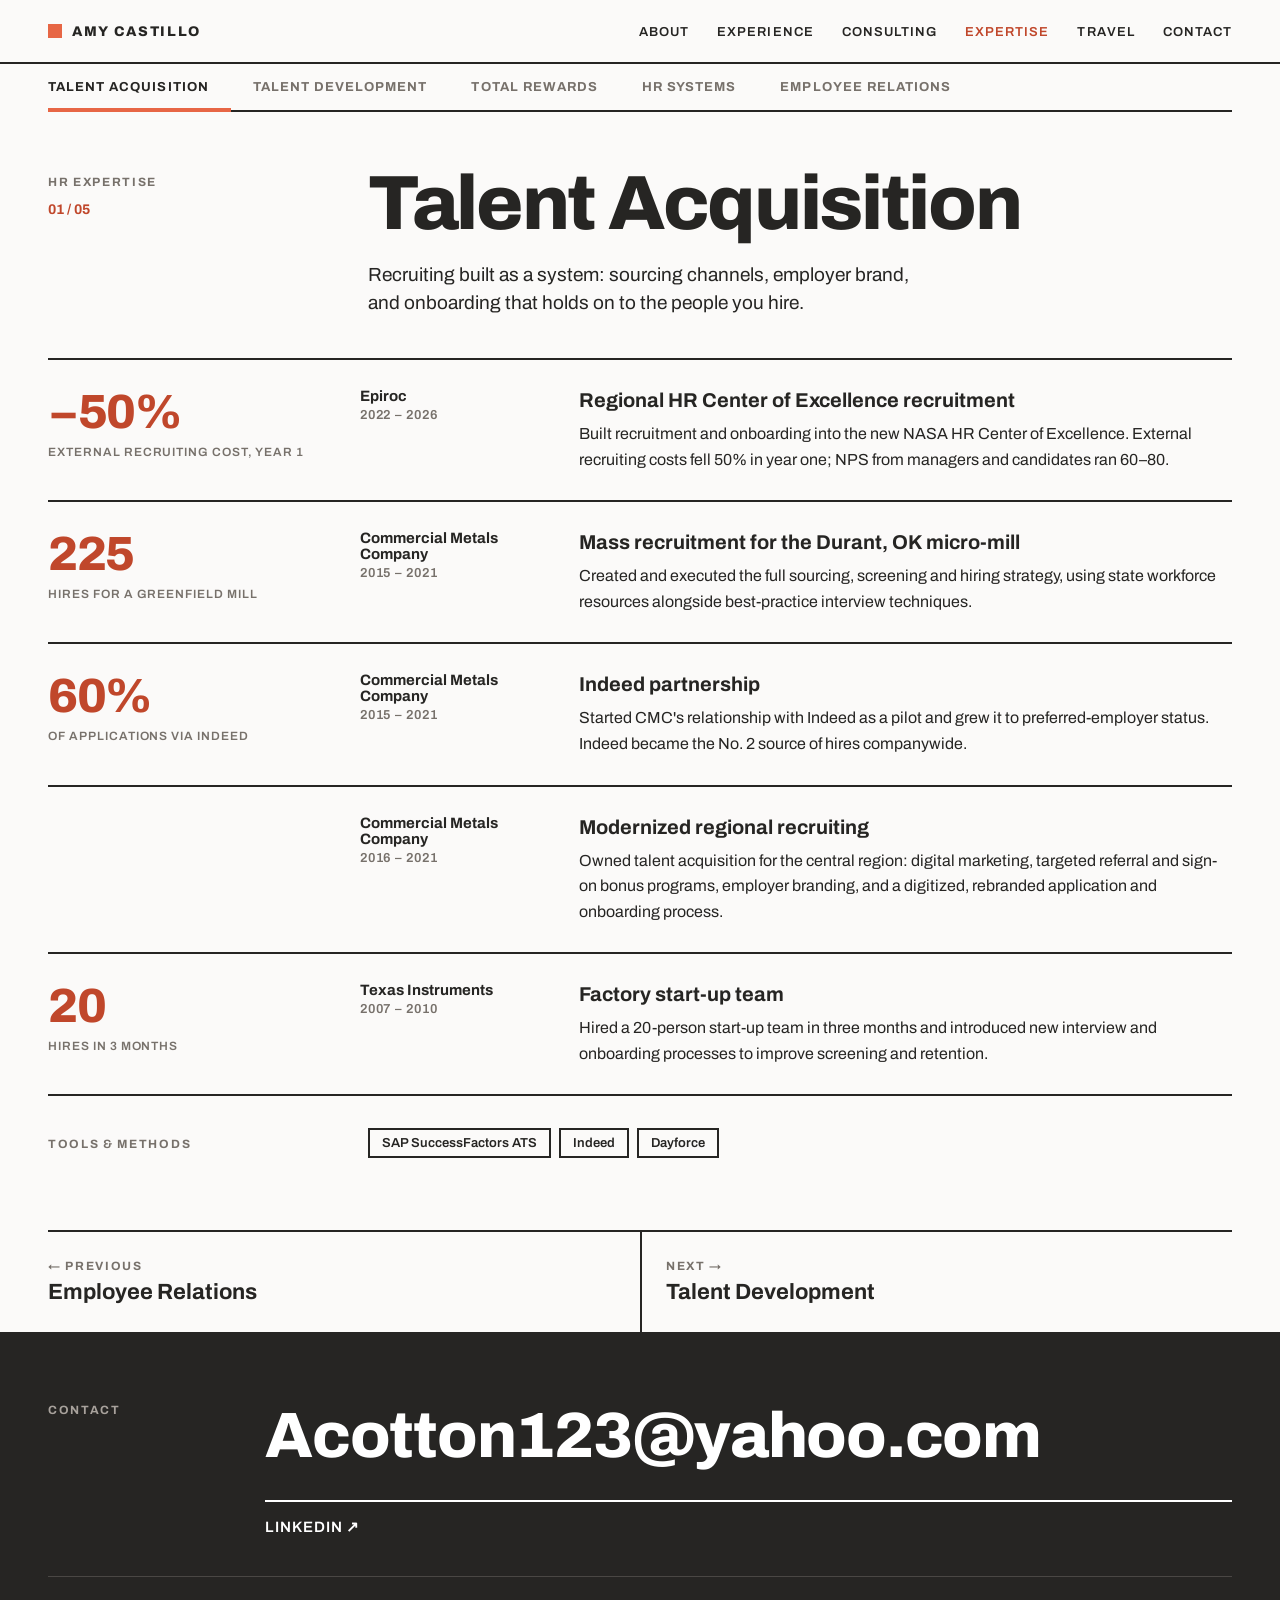
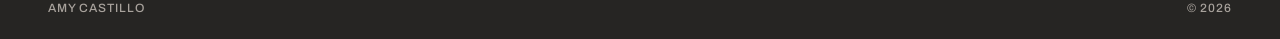
==== site/expertise.html @ b5d0956d "Add personal & consulting static site Plain static site for Vercel (Root Directory: site, no build s" ====
<!DOCTYPE html>
<html lang="en">
<head>
<meta charset="utf-8">
<meta name="viewport" content="width=device-width, initial-scale=1">
<title>HR Expertise — Amy Castillo</title>
<link rel="preconnect" href="https://fonts.googleapis.com">
<link href="https://fonts.googleapis.com/css2?family=Archivo:wght@400;500;600;700;800&display=swap" rel="stylesheet">
<link rel="stylesheet" href="styles.css">
<script src="data.js"></script>
</head>
<body>

<nav class="nav"><div class="wrap">
  <a class="brand" href="index.html"><i></i><span id="brand"></span></a>
  <ul>
    <li><a href="index.html#about">About</a></li>
    <li><a href="index.html#experience">Experience</a></li>
    <li><a href="index.html#consulting">Consulting</a></li>
    <li><a href="index.html#expertise" style="color:var(--coral-deep)">Expertise</a></li>
    <li><a href="index.html#travel">Travel</a></li>
    <li><a href="index.html#contact">Contact</a></li>
  </ul>
</div></nav>

<main class="wrap" data-screen-label="Expertise">
  <div class="tabs" id="tabs"></div>
  <div class="xhead">
    <div class="sec-head" style="padding-top:8px"><span class="label">HR expertise</span><span class="num" id="x-num"></span></div>
    <div><h1 id="x-title"></h1><p id="x-intro"></p></div>
  </div>
  <div id="x-projects"></div>
  <div class="xtools">
    <span class="label" style="padding-top:10px">Tools &amp; methods</span>
    <div class="chips" id="x-tools"></div>
  </div>
  <div class="pager" id="pager"></div>
</main>

<footer id="contact"><div class="wrap">
  <div class="sec" style="border:0">
    <div class="sec-head"><span class="label">Contact</span></div>
    <div><h2><a id="f-email"></a></h2><div class="flinks" id="f-links"></div></div>
  </div>
  <div class="fine"><span id="f-name"></span><span id="f-year"></span></div>
</div></footer>

<script>
const S = window.SITE, A = S.hrAreas, $ = id => document.getElementById(id);
const esc = s => String(s).replace(/[&<>"]/g, c => ({'&':'&amp;','<':'&lt;','>':'&gt;','"':'&quot;'}[c]));
$('brand').textContent = S.name;
$('f-email').textContent = S.email; $('f-email').href = 'mailto:' + S.email;
$('f-links').innerHTML = S.links.map(l => `<a href="${esc(l.url)}" target="_blank" rel="noopener">${esc(l.label)} ↗</a>`).join('');
$('f-name').textContent = S.name; $('f-year').textContent = '© ' + new Date().getFullYear();

function render() {
  const i = Math.max(0, A.findIndex(a => a.id === location.hash.slice(1)));
  const a = A[i];
  document.title = a.title + ' — ' + S.name;
  $('tabs').innerHTML = A.map(x => `<a href="#${x.id}" aria-current="${x === a}">${esc(x.title)}</a>`).join('');
  $('x-num').textContent = String(i + 1).padStart(2, '0') + ' / ' + String(A.length).padStart(2, '0');
  $('x-title').textContent = a.title;
  $('x-intro').textContent = a.intro;
  $('x-projects').innerHTML = a.projects.map(p => `
    <div class="proj">
      <div class="metric">${p.metric ? esc(p.metric) + `<small>${esc(p.metricLabel || '')}</small>` : ''}</div>
      <div class="where"><b>${esc(p.company)}</b><span class="yrs" style="font:600 13px Archivo;letter-spacing:.06em;color:var(--muted)">${esc(p.years)}</span></div>
      <div><h3>${esc(p.title)}</h3><p>${esc(p.text)}</p></div>
    </div>`).join('');
  $('x-tools').innerHTML = (a.tools || []).map(t => `<span>${esc(t)}</span>`).join('');
  const prev = A[(i - 1 + A.length) % A.length], next = A[(i + 1) % A.length];
  $('pager').innerHTML = `<a href="#${prev.id}"><span class="label">← Previous</span>${esc(prev.title)}</a><a href="#${next.id}"><span class="label">Next →</span>${esc(next.title)}</a>`;
  window.scrollTo(0, 0);
}
window.addEventListener('hashchange', render);
render();
</script>
</body>
</html>
---- site/styles.css ----
:root{
  --ink:#262523; --coral:#e76645; --coral-deep:#c0472b; --blush:#f9ddd3;
  --muted:#77716b; --stone:#a8a29c; --line:#d6d1cc; --land:#e7e3df; --ground:#fbfaf9;
  --pad:clamp(20px,4vw,48px);
}
*{box-sizing:border-box}
html{scroll-behavior:smooth;scroll-padding-top:64px}
body{margin:0;background:var(--ground);color:var(--ink);font:400 17px/1.6 Archivo,sans-serif;-webkit-font-smoothing:antialiased}
a{color:var(--coral-deep);text-decoration:none}
a:hover{color:var(--ink)}
a:focus-visible,button:focus-visible{outline:2px solid var(--coral);outline-offset:2px}
::selection{background:var(--blush)}
h1,h2,h3,p{margin:0}
.wrap{max-width:1280px;margin:0 auto;padding:0 var(--pad)}
.label{font:700 12px/1 Archivo;letter-spacing:.14em;text-transform:uppercase;color:var(--muted)}

/* nav */
.nav{position:sticky;top:0;z-index:10;background:var(--ground);border-bottom:2px solid var(--ink)}
.nav .wrap{display:flex;align-items:center;justify-content:space-between;gap:24px;height:62px}
.brand{display:flex;align-items:center;gap:10px;font:800 14px Archivo;letter-spacing:.12em;text-transform:uppercase;color:var(--ink)}
.brand i{width:14px;height:14px;background:var(--coral);display:block}
.nav ul{display:flex;gap:28px;list-style:none;margin:0;padding:0}
.nav ul a{font:600 13px Archivo;letter-spacing:.08em;text-transform:uppercase;color:var(--ink)}
.nav ul a:hover{color:var(--coral-deep)}
@media (max-width:820px){.nav ul{display:none}}

/* sections */
section{border-bottom:2px solid var(--ink)}
.sec{display:grid;grid-template-columns:minmax(160px,2fr) minmax(0,10fr);gap:24px;padding:72px 0}
.sec-head{display:flex;flex-direction:column;gap:14px}
.sec-head .num{font:700 14px Archivo;color:var(--coral-deep)}
.sec-head h2{font:700 30px/1.05 Archivo;letter-spacing:-.01em}
.sec-note{color:var(--muted);font-size:15px}
@media (max-width:820px){.sec{grid-template-columns:minmax(0,1fr);padding:52px 0}}

/* hero */
.hero{display:grid;grid-template-columns:minmax(0,8fr) minmax(0,4fr)}
.hero.no-photo{grid-template-columns:1fr}
.hero.no-photo .hero-text{border-right:0}
.hero-name{display:flex;align-items:center;gap:clamp(14px,1.6vw,22px)}
.hero-name img{width:clamp(40px,5.2vw,68px);height:auto;flex:none;display:block}
.hero-sub{display:flex;flex-direction:column;gap:16px}
.hero-text{padding:40px 32px 36px 0;display:flex;flex-direction:column;gap:18px;justify-content:space-between;border-right:2px solid var(--ink)}
.hero h1{font:800 clamp(40px,5.5vw,72px)/.95 Archivo;letter-spacing:-.03em}
.hero .rule{width:120px;height:4px;background:var(--coral)}
.hero p{font:400 clamp(17px,1.5vw,19px)/1.45 Archivo;max-width:48ch;text-wrap:pretty}
.photo{position:relative;display:flex;align-items:center;justify-content:center;padding:28px 0 28px 32px}
.photo img{display:block;width:100%;max-width:180px;height:auto;border:2px solid var(--ink)}
@media (max-width:820px){.hero{grid-template-columns:1fr}.hero-text{border-right:0;border-bottom:2px solid var(--ink);padding:32px 0}.photo{padding:32px 0;justify-content:flex-start}}

.stats-band{border-top:2px solid var(--ink);border-bottom:2px solid var(--ink);background:var(--blush)}
.stats{display:grid;grid-template-columns:repeat(3,minmax(0,1fr))}
.stat{padding:18px 24px 18px 0;display:flex;flex-direction:column;gap:10px}
.stat+.stat{border-left:2px solid var(--ink);padding-left:24px}
.stat .label{display:flex;align-items:center;gap:10px}
.stat svg{width:22px;height:22px;flex:none;fill:none;stroke:var(--coral-deep);stroke-width:2;stroke-linecap:round;stroke-linejoin:round}
.stat b{font:800 clamp(28px,3vw,40px)/1 Archivo;letter-spacing:-.03em}
.stat b small{font-size:.4em;color:var(--muted);letter-spacing:0;font-weight:600}

/* about */
.about{display:grid;grid-template-columns:repeat(2,minmax(0,1fr));gap:32px;font-size:18px;text-wrap:pretty}
@media (max-width:820px){.about{grid-template-columns:1fr}}

/* shared cell grid */
.grid-cells{display:grid;grid-template-columns:repeat(auto-fill,minmax(230px,1fr));border-top:2px solid var(--ink);border-left:2px solid var(--ink)}
.grid-cells>*{border-right:2px solid var(--ink);border-bottom:2px solid var(--ink)}
/* experience */
.companies{display:flex;flex-direction:column}
.co{display:grid;grid-template-columns:minmax(0,4fr) minmax(0,8fr);background:var(--ground);border-bottom:2px solid var(--line)}
.co:last-child{border-bottom:0}
.co .side{padding:36px 32px 32px 0;display:flex;flex-direction:column;gap:6px;align-self:start}
.co .side .logo{margin-bottom:14px}
.co .roles{padding:12px 0 12px 32px}
.co .logo{width:220px;max-width:100%;height:96px;border:2px solid var(--line);background:#fff;padding:6px;display:flex;align-items:center;justify-content:center;overflow:hidden}
.co .logo.big{height:180px}
.co .logo img{max-width:100%;max-height:100%;object-fit:contain;mix-blend-mode:multiply}
.co .logo .wordmark{font:800 20px/1.1 Archivo;letter-spacing:-.01em}
.co h3{font:700 17px/1.3 Archivo}
.co .role{font:700 12px Archivo;letter-spacing:.12em;text-transform:uppercase;color:var(--coral-deep);order:-1}
.co .yrs{font:600 15px Archivo;letter-spacing:.04em;color:var(--muted)}
.co .hl{font-size:14px;line-height:1.5;color:var(--muted);border-top:1px solid var(--line);padding-top:10px;margin-top:8px;text-wrap:pretty}
.roles{display:flex;flex-direction:column}
.roles>div{display:block;padding:16px 0;border-bottom:1px solid var(--line)}
.roles>div:last-child{border-bottom:0}
.roles h4{margin:0;font:700 16px/1.3 Archivo}
.roles p{margin:4px 0 0;font-size:15px;line-height:1.55;color:var(--ink);text-wrap:pretty}
.roles ul{margin:10px 0 0;padding:0;list-style:none;display:flex;flex-direction:column;gap:6px}
.roles li{position:relative;padding-left:18px;font-size:14px;line-height:1.5;color:var(--muted)}
.roles .yrs{display:block;margin-top:2px;padding-top:2px}
.roles li::before{content:"";position:absolute;left:0;top:.62em;width:8px;height:2px;background:var(--coral)}
@media (max-width:820px){.co{grid-template-columns:1fr}.co .side{padding:32px 0 8px}.co .roles{padding:0 0 12px}}
.edu{grid-column:1 / -1;display:grid;grid-template-columns:repeat(3,minmax(0,1fr));border-top:2px solid var(--ink);margin-top:8px}
.edu>div{padding:18px 20px 0 0;display:flex;flex-direction:column;gap:6px;font-size:15px}
.edu>div+div{border-left:2px solid var(--ink);padding-left:20px}
.edu b{font-weight:700}
.edu-logo{width:160px;height:72px;border:2px solid var(--line);background:#fff;padding:6px;display:flex;align-items:center;justify-content:center;margin:6px 0 4px}
.certs{list-style:none;margin:4px 0 0;padding:0;display:flex;flex-direction:column;gap:8px}
.certs li{display:flex;align-items:center;gap:12px;font-size:15px;line-height:1.35}
.cert-logo{flex:none;width:64px;height:44px;border:2px solid var(--line);background:#fff;padding:4px;display:flex;align-items:center;justify-content:center}
.cert-logo img{max-width:100%;max-height:100%;object-fit:contain}
.edu-logo img{max-width:100%;max-height:100%;object-fit:contain}
@media (max-width:820px){.edu{grid-template-columns:1fr}.edu>div+div{border-left:0;padding-left:0}}

/* consulting poster */
.poster{background:var(--coral);color:var(--ink)}
.poster .sec{padding:88px 0}
.poster .label,.poster .sec-head .num{color:var(--ink)}
.poster h2{font:800 clamp(44px,7vw,96px)/.95 Archivo;letter-spacing:-.03em;color:#fff}
.poster .pitch{font:500 21px/1.45 Archivo;max-width:40ch;margin-top:28px}
.svc{display:grid;grid-template-columns:repeat(3,minmax(0,1fr));border-top:2px solid var(--ink);margin-top:40px}
.svc div{padding:18px 18px 0 0;font:600 17px Archivo}
.svc div+div{border-left:2px solid var(--ink);padding-left:18px}
.notify{display:flex;flex-wrap:wrap;gap:0;margin-top:40px;max-width:560px;border:2px solid var(--ink)}
.notify input{flex:1;min-width:200px;border:0;background:var(--ground);padding:14px 16px;font:500 16px Archivo;color:var(--ink);border-radius:0}
.notify input:focus{outline:2px solid var(--ink);outline-offset:-4px}
.btn{display:flex;align-items:center;justify-content:space-between;gap:24px;border:0;border-radius:0;background:var(--ink);color:#fff;padding:14px 18px;font:700 14px Archivo;letter-spacing:.08em;text-transform:uppercase;cursor:pointer;text-align:left}
.btn:hover{background:#000;color:#fff}
@media (max-width:640px){.svc{grid-template-columns:1fr}.svc div+div{border-left:0;padding-left:0;border-top:2px solid var(--ink)}.svc div{padding:14px 0}}

/* travel */
.travel-top{display:flex;justify-content:space-between;align-items:flex-end;gap:20px;flex-wrap:wrap;margin-bottom:20px}
.seg{display:flex;border:2px solid var(--ink)}
.seg button{border:0;border-radius:0;background:var(--ground);color:var(--ink);padding:10px 18px;font:700 13px Archivo;letter-spacing:.08em;text-transform:uppercase;cursor:pointer;text-align:left}
.seg button+button{border-left:2px solid var(--ink)}
.seg button:hover{background:var(--blush)}
.seg button[aria-pressed="true"]{background:var(--ink);color:#fff}
.count{font:800 44px/1 Archivo;letter-spacing:-.03em}
.count small{font-size:16px;color:var(--muted);font-weight:600;letter-spacing:0}
.mapbox{position:relative;border:2px solid var(--ink);background:#fff}
.mapbox svg{display:block;width:100%;height:auto}
.mapbox path.geo{fill:var(--land);stroke:#fff;stroke-width:.6}
.mapbox path.geo.on{fill:var(--coral)}
.mapbox path.geo.plan{fill:#f4ae98}
.mapbox path.geo:hover{fill:var(--stone)}
.mapbox path.geo.on:hover{fill:var(--coral-deep)}
.legend{position:absolute;left:14px;bottom:12px;display:flex;gap:16px;font:600 12px Archivo;letter-spacing:.06em;text-transform:uppercase;color:var(--muted)}
.legend span{display:flex;align-items:center;gap:6px}
.legend i{width:12px;height:12px;display:block}
.legend .k-on{background:var(--coral)}
.legend .k-plan{background:#f4ae98}
.legend .k-off{background:var(--land)}
.tip{position:absolute;pointer-events:none;background:var(--ink);color:#fff;padding:8px 10px;font:600 13px/1.35 Archivo;white-space:nowrap;transform:translate(-50%,calc(-100% - 12px));opacity:0}
.tip em{display:block;font-style:normal;font-weight:400;color:var(--line)}
.visited{columns:4 180px;column-gap:24px;margin-top:24px;padding:0;list-style:none}
.visited li{break-inside:avoid;display:flex;justify-content:space-between;gap:12px;padding:7px 0;border-bottom:1px solid var(--line);font-size:15px}
.visited li span{color:var(--muted);font-size:13px}
.visited li.plan,.visited li.plan span{color:var(--coral-deep)}
.mapnote{margin-top:14px;font-size:13px;color:var(--muted)}

/* interests */
.int{background:var(--ground);padding:24px;display:flex;flex-direction:column;gap:8px}
.int svg{width:28px;height:28px;fill:none;stroke:var(--coral-deep);stroke-width:1.75;stroke-linecap:round;stroke-linejoin:round}
.int h3{font:700 20px/1.2 Archivo;margin-top:12px}
.int p{color:var(--muted);font-size:15px}

/* footer */
footer{background:var(--ink);color:#fff}
footer .sec{padding:72px 0 40px}
footer .label{color:var(--stone)}
footer .sec-head .num{color:var(--coral)}
.f-logo{display:block;height:48px;width:auto;margin:0 0 28px}
footer h2{font:800 clamp(34px,5vw,64px)/1 Archivo;letter-spacing:-.02em;overflow-wrap:anywhere}
footer a{color:#fff}
footer a:hover{color:var(--coral)}
.flinks{display:flex;flex-wrap:wrap;gap:0;margin-top:32px;border-top:2px solid #fff}
.flinks a{padding:16px 28px 0 0;font:600 15px Archivo;letter-spacing:.06em;text-transform:uppercase}
.fine{display:flex;justify-content:space-between;gap:16px;flex-wrap:wrap;padding:24px 0;border-top:1px solid #4a4744;font:500 12px Archivo;letter-spacing:.08em;text-transform:uppercase;color:var(--stone)}

/* consulting extras */
.poster .svc{grid-template-columns:repeat(auto-fill,minmax(200px,1fr));border-top:2px solid var(--ink);border-left:2px solid var(--ink)}
.poster .svc div,.poster .svc div+div{border:0;border-right:2px solid var(--ink);border-bottom:2px solid var(--ink);padding:16px 18px;font:600 16px/1.35 Archivo}
.c-logo-wrap{background:var(--ink);display:inline-flex;padding:18px 22px;margin-bottom:28px}
.c-logo{display:block;max-height:72px;max-width:260px}
.models{display:grid;grid-template-columns:repeat(3,minmax(0,1fr));margin-top:28px}
.models div{padding:0 18px 0 0;display:flex;flex-direction:column;gap:6px;font-size:15px;line-height:1.45}
.models div+div{border-left:2px solid var(--ink);padding-left:18px}
.models b{font:800 14px Archivo;letter-spacing:.1em;text-transform:uppercase;color:#fff}
@media (max-width:640px){.models{grid-template-columns:1fr;gap:16px}.models div+div{border-left:0;padding-left:0}}
/* expertise */
a.xp{background:var(--ground);padding:24px;display:flex;flex-direction:column;gap:10px;min-height:190px;color:var(--ink)}
a.xp:hover{background:var(--blush);color:var(--ink)}
a.xp .n{font:700 13px Archivo;color:var(--coral-deep)}
a.xp h3{font:700 22px/1.15 Archivo;margin-top:auto}
a.xp p{color:var(--muted);font-size:14px;margin:0}
a.xp .go{font:700 13px Archivo;letter-spacing:.08em;text-transform:uppercase;display:flex;justify-content:space-between}
/* expertise page */
.tabs{display:flex;flex-wrap:wrap;border-bottom:2px solid var(--ink)}
.tabs a{padding:16px 22px 14px 0;margin-right:22px;font:700 13px Archivo;letter-spacing:.08em;text-transform:uppercase;color:var(--muted);border-bottom:4px solid transparent;margin-bottom:-2px}
.tabs a:hover{color:var(--ink)}
.tabs a[aria-current="true"]{color:var(--ink);border-bottom-color:var(--coral)}
.xhead{padding:56px 0 40px;display:grid;grid-template-columns:minmax(0,3fr) minmax(0,9fr);gap:32px;border-bottom:2px solid var(--ink)}
.xhead h1{font:800 clamp(40px,6vw,80px)/.95 Archivo;letter-spacing:-.03em}
.xhead p{font-size:19px;line-height:1.5;max-width:52ch;text-wrap:pretty;margin-top:20px}
.proj{display:grid;grid-template-columns:minmax(0,3fr) minmax(0,2fr) minmax(0,7fr);gap:32px;padding:28px 0;border-bottom:2px solid var(--ink)}
.proj .metric{font:800 clamp(32px,4vw,48px)/1 Archivo;letter-spacing:-.03em;color:var(--coral-deep)}
.proj .metric small{display:block;font:600 12px/1.4 Archivo;letter-spacing:.08em;text-transform:uppercase;color:var(--muted);margin-top:8px}
.proj .where{display:flex;flex-direction:column;gap:4px}
.proj .where b{font:700 15px Archivo}
.proj h3{font:700 20px/1.25 Archivo;margin-bottom:8px}
.proj p{font-size:16px;line-height:1.6;text-wrap:pretty}
.xtools{padding:32px 0 72px;display:grid;grid-template-columns:minmax(0,3fr) minmax(0,9fr);gap:32px}
.chips{display:flex;flex-wrap:wrap;gap:8px}
.chips span{border:2px solid var(--ink);padding:6px 12px;font:600 13px Archivo}
.pager{display:grid;grid-template-columns:1fr 1fr;border-top:2px solid var(--ink)}
.pager a{padding:28px 0;display:flex;flex-direction:column;gap:8px;color:var(--ink);font:700 22px Archivo}
.pager a+a{border-left:2px solid var(--ink);padding-left:24px;text-align:left}
.pager a:hover{color:var(--coral-deep)}
@media (max-width:820px){.xhead,.xtools{grid-template-columns:1fr}.proj{grid-template-columns:1fr;gap:12px}}
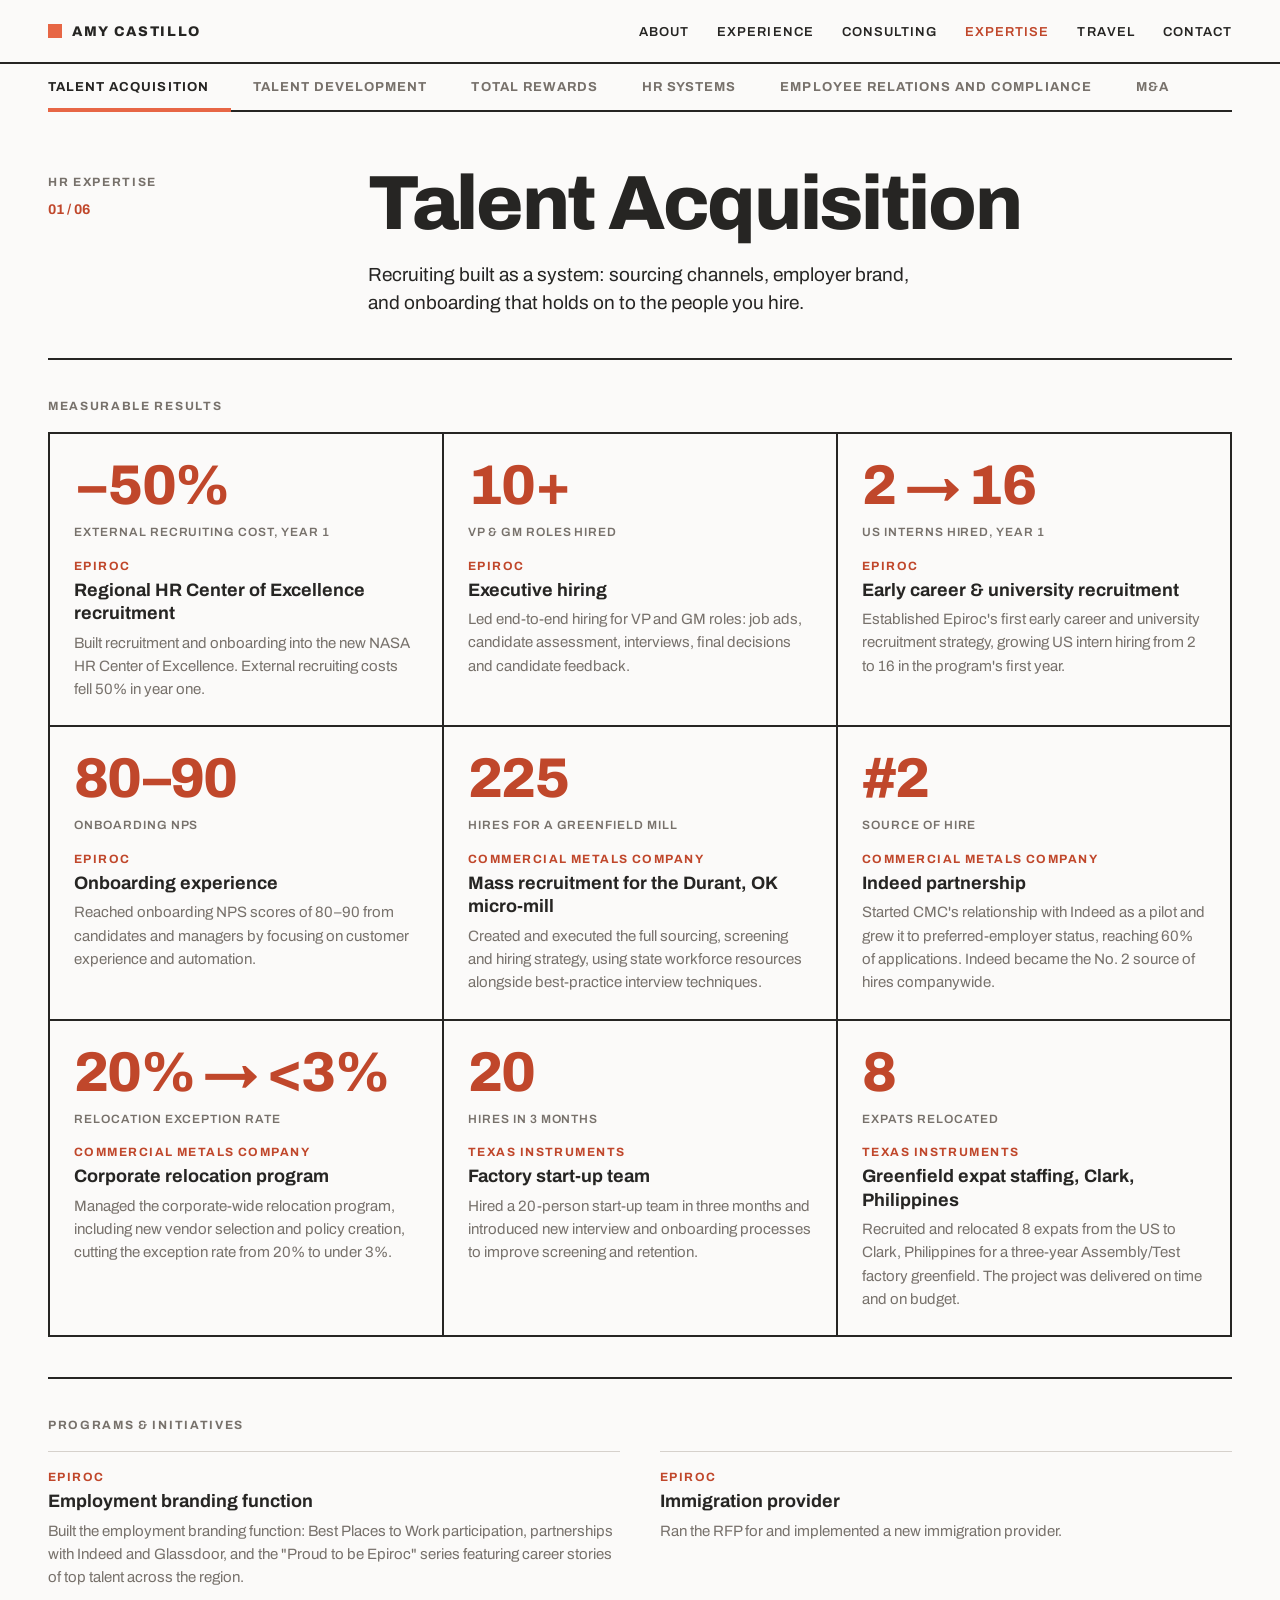
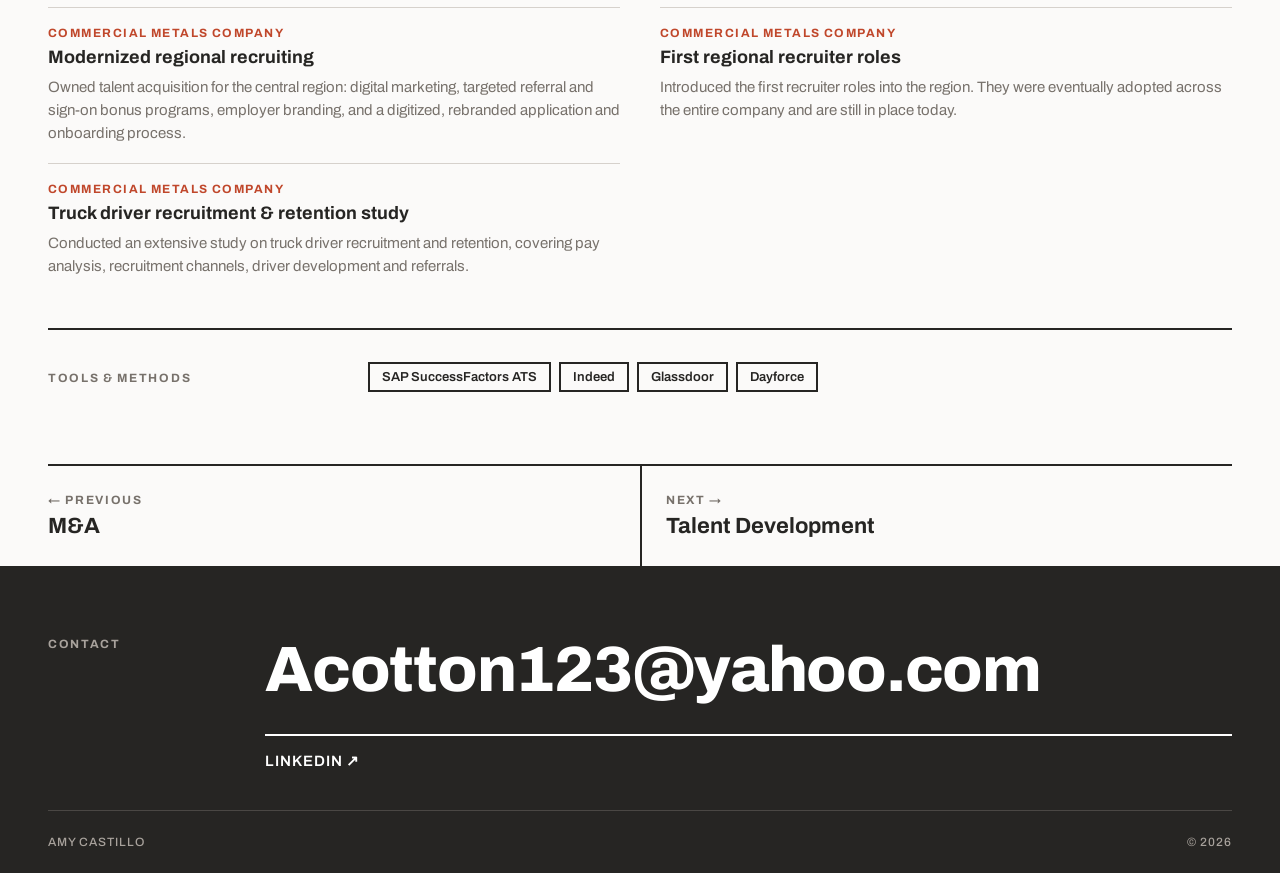
==== commit f8d67f33: "Update site from latest design: expertise page, M&A area, mobile menu - HR expertise: new M&A area, " ====
--- a/site/expertise.html
+++ b/site/expertise.html
@@ -13,7 +13,8 @@
 
 <nav class="nav"><div class="wrap">
   <a class="brand" href="index.html"><i></i><span id="brand"></span></a>
-  <ul>
+  <button class="menu-btn" aria-label="Menu" aria-expanded="false" onclick="const n=this.closest('.nav');const o=n.classList.toggle('open');this.setAttribute('aria-expanded',o)"><svg width="24" height="24" viewBox="0 0 24 24" fill="none" stroke="currentColor" stroke-width="2" stroke-linecap="square" aria-hidden="true"><path class="m-open" d="M4 6h16M4 12h16M4 18h16"/><path class="m-close" d="M6 6l12 12M18 6L6 18"/></svg></button>
+  <ul onclick="if(event.target.closest('a')){const n=this.closest('.nav');n.classList.remove('open');n.querySelector('.menu-btn').setAttribute('aria-expanded',false)}">
     <li><a href="index.html#about">About</a></li>
     <li><a href="index.html#experience">Experience</a></li>
     <li><a href="index.html#consulting">Consulting</a></li>
@@ -53,6 +54,7 @@
 $('f-links').innerHTML = S.links.map(l => `<a href="${esc(l.url)}" target="_blank" rel="noopener">${esc(l.label)} ↗</a>`).join('');
 $('f-name').textContent = S.name; $('f-year').textContent = '© ' + new Date().getFullYear();
 
+const alsoIn = p => (p.also && p.also.length) ? `<div class="also"><span>Also in</span>${p.also.map(id => { const t = A.find(x => x.id === id); return t ? `<a href="#${id}">${esc(t.title)}</a>` : ''; }).join('')}</div>` : '';
 function render() {
   const i = Math.max(0, A.findIndex(a => a.id === location.hash.slice(1)));
   const a = A[i];
@@ -61,12 +63,17 @@
   $('x-num').textContent = String(i + 1).padStart(2, '0') + ' / ' + String(A.length).padStart(2, '0');
   $('x-title').textContent = a.title;
   $('x-intro').textContent = a.intro;
-  $('x-projects').innerHTML = a.projects.map(p => `
-    <div class="proj">
-      <div class="metric">${p.metric ? esc(p.metric) + `<small>${esc(p.metricLabel || '')}</small>` : ''}</div>
-      <div class="where"><b>${esc(p.company)}</b><span class="yrs" style="font:600 13px Archivo;letter-spacing:.06em;color:var(--muted)">${esc(p.years)}</span></div>
-      <div><h3>${esc(p.title)}</h3><p>${esc(p.text)}</p></div>
-    </div>`).join('');
+  const withN = a.projects.filter(p => p.metric), without = a.projects.filter(p => !p.metric);
+  $('x-projects').innerHTML =
+    (withN.length ? `<div class="xgroup"><div class="xgroup-head"><span class="label">Measurable results</span></div>
+      <div class="results">${withN.map(p => `
+        <div class="result">
+          <div class="metric">${esc(p.metric)}<small>${esc(p.metricLabel || '')}</small></div>
+          <div class="r-body"><span class="r-co">${esc(p.company)}</span><h3>${esc(p.title)}</h3><p>${esc(p.text)}</p>${alsoIn(p)}</div>
+        </div>`).join('')}</div></div>` : '') +
+    (without.length ? `<div class="xgroup"><div class="xgroup-head"><span class="label">Programs &amp; initiatives</span></div>
+      <div class="initiatives">${without.map(p => `
+        <div class="init"><span class="r-co">${esc(p.company)}</span><h3>${esc(p.title)}</h3><p>${esc(p.text)}</p>${alsoIn(p)}</div>`).join('')}</div></div>` : '');
   $('x-tools').innerHTML = (a.tools || []).map(t => `<span>${esc(t)}</span>`).join('');
   const prev = A[(i - 1 + A.length) % A.length], next = A[(i + 1) % A.length];
   $('pager').innerHTML = `<a href="#${prev.id}"><span class="label">← Previous</span>${esc(prev.title)}</a><a href="#${next.id}"><span class="label">Next →</span>${esc(next.title)}</a>`;
--- a/site/styles.css
+++ b/site/styles.css
@@ -22,38 +22,40 @@
 .nav ul{display:flex;gap:28px;list-style:none;margin:0;padding:0}
 .nav ul a{font:600 13px Archivo;letter-spacing:.08em;text-transform:uppercase;color:var(--ink)}
 .nav ul a:hover{color:var(--coral-deep)}
-@media (max-width:820px){.nav ul{display:none}}
+.menu-btn{display:none;border:0;background:none;color:var(--ink);width:44px;height:44px;padding:0;margin-right:-10px;cursor:pointer;align-items:center;justify-content:center}
+.menu-btn .m-close{display:none}
+@media (max-width:820px){
+  .menu-btn{display:flex}
+  .nav ul{display:none;position:absolute;left:0;right:0;top:100%;flex-direction:column;gap:0;background:var(--ground);border-bottom:2px solid var(--ink);padding:0 var(--pad) 8px}
+  .nav.open ul{display:flex}
+  .nav.open .m-open{display:none}.nav.open .m-close{display:inline}
+  .nav ul li+li{border-top:1px solid var(--line)}
+  .nav ul a{display:block;padding:15px 0;font-size:14px}
+  .brand{font-size:13px}
+}
 
 /* sections */
 section{border-bottom:2px solid var(--ink)}
-.sec{display:grid;grid-template-columns:minmax(160px,2fr) minmax(0,10fr);gap:24px;padding:72px 0}
+.sec{display:grid;grid-template-columns:minmax(160px,2fr) minmax(0,10fr);gap:24px;padding-top:72px;padding-bottom:72px}
 .sec-head{display:flex;flex-direction:column;gap:14px}
 .sec-head .num{font:700 14px Archivo;color:var(--coral-deep)}
 .sec-head h2{font:700 30px/1.05 Archivo;letter-spacing:-.01em}
-.sec-note{color:var(--muted);font-size:15px}
-@media (max-width:820px){.sec{grid-template-columns:minmax(0,1fr);padding:52px 0}}
+@media (max-width:820px){.sec{grid-template-columns:1fr;padding-top:52px;padding-bottom:52px}}
 
 /* hero */
-.hero{display:grid;grid-template-columns:minmax(0,8fr) minmax(0,4fr)}
-.hero.no-photo{grid-template-columns:1fr}
-.hero.no-photo .hero-text{border-right:0}
-.hero-name{display:flex;align-items:center;gap:clamp(14px,1.6vw,22px)}
-.hero-name img{width:clamp(40px,5.2vw,68px);height:auto;flex:none;display:block}
-.hero-sub{display:flex;flex-direction:column;gap:16px}
+.hero{display:grid;grid-template-columns:minmax(0,8fr) minmax(0,4fr);border-bottom:2px solid var(--ink)}
 .hero-text{padding:40px 32px 36px 0;display:flex;flex-direction:column;gap:18px;justify-content:space-between;border-right:2px solid var(--ink)}
 .hero h1{font:800 clamp(40px,5.5vw,72px)/.95 Archivo;letter-spacing:-.03em}
 .hero .rule{width:120px;height:4px;background:var(--coral)}
 .hero p{font:400 clamp(17px,1.5vw,19px)/1.45 Archivo;max-width:48ch;text-wrap:pretty}
 .photo{position:relative;display:flex;align-items:center;justify-content:center;padding:28px 0 28px 32px}
 .photo img{display:block;width:100%;max-width:180px;height:auto;border:2px solid var(--ink)}
+.photo .ph{position:absolute;left:20px;bottom:20px}
 @media (max-width:820px){.hero{grid-template-columns:1fr}.hero-text{border-right:0;border-bottom:2px solid var(--ink);padding:32px 0}.photo{padding:32px 0;justify-content:flex-start}}
 
-.stats-band{border-top:2px solid var(--ink);border-bottom:2px solid var(--ink);background:var(--blush)}
 .stats{display:grid;grid-template-columns:repeat(3,minmax(0,1fr))}
 .stat{padding:18px 24px 18px 0;display:flex;flex-direction:column;gap:10px}
 .stat+.stat{border-left:2px solid var(--ink);padding-left:24px}
-.stat .label{display:flex;align-items:center;gap:10px}
-.stat svg{width:22px;height:22px;flex:none;fill:none;stroke:var(--coral-deep);stroke-width:2;stroke-linecap:round;stroke-linejoin:round}
 .stat b{font:800 clamp(28px,3vw,40px)/1 Archivo;letter-spacing:-.03em}
 .stat b small{font-size:.4em;color:var(--muted);letter-spacing:0;font-weight:600}
 
@@ -61,24 +63,26 @@
 .about{display:grid;grid-template-columns:repeat(2,minmax(0,1fr));gap:32px;font-size:18px;text-wrap:pretty}
 @media (max-width:820px){.about{grid-template-columns:1fr}}
 
-/* shared cell grid */
+/* experience grid */
 .grid-cells{display:grid;grid-template-columns:repeat(auto-fill,minmax(230px,1fr));border-top:2px solid var(--ink);border-left:2px solid var(--ink)}
 .grid-cells>*{border-right:2px solid var(--ink);border-bottom:2px solid var(--ink)}
-/* experience */
-.companies{display:flex;flex-direction:column}
-.co{display:grid;grid-template-columns:minmax(0,4fr) minmax(0,8fr);background:var(--ground);border-bottom:2px solid var(--line)}
-.co:last-child{border-bottom:0}
-.co .side{padding:36px 32px 32px 0;display:flex;flex-direction:column;gap:6px;align-self:start}
-.co .side .logo{margin-bottom:14px}
-.co .roles{padding:12px 0 12px 32px}
+.co{background:var(--ground);padding:28px;display:flex;flex-direction:column;gap:6px}
 .co .logo{width:220px;max-width:100%;height:96px;border:2px solid var(--line);background:#fff;padding:6px;display:flex;align-items:center;justify-content:center;overflow:hidden}
 .co .logo.big{height:180px}
+.co .logo.cover{padding:0;background:#f5c518}
+.co .logo.cover img{width:100%;height:100%;object-fit:cover}
 .co .logo img{max-width:100%;max-height:100%;object-fit:contain;mix-blend-mode:multiply}
 .co .logo .wordmark{font:800 20px/1.1 Archivo;letter-spacing:-.01em}
 .co h3{font:700 17px/1.3 Archivo}
 .co .role{font:700 12px Archivo;letter-spacing:.12em;text-transform:uppercase;color:var(--coral-deep);order:-1}
 .co .yrs{font:600 15px Archivo;letter-spacing:.04em;color:var(--muted)}
 .co .hl{font-size:14px;line-height:1.5;color:var(--muted);border-top:1px solid var(--line);padding-top:10px;margin-top:8px;text-wrap:pretty}
+.co.wide{grid-column:1 / -1;display:grid;grid-template-columns:minmax(0,4fr) minmax(0,8fr);gap:0;padding:0}
+.co.wide .side{padding:36px 32px 32px 0}
+.co.wide .roles{padding:12px 0 12px 32px}
+.co.wide .roles>div{border-bottom-color:var(--line)}
+.co.wide .side .logo{margin-bottom:14px}
+.co.wide .side{display:flex;flex-direction:column;gap:6px;align-self:start}
 .roles{display:flex;flex-direction:column}
 .roles>div{display:block;padding:16px 0;border-bottom:1px solid var(--line)}
 .roles>div:last-child{border-bottom:0}
@@ -86,9 +90,9 @@
 .roles p{margin:4px 0 0;font-size:15px;line-height:1.55;color:var(--ink);text-wrap:pretty}
 .roles ul{margin:10px 0 0;padding:0;list-style:none;display:flex;flex-direction:column;gap:6px}
 .roles li{position:relative;padding-left:18px;font-size:14px;line-height:1.5;color:var(--muted)}
-.roles .yrs{display:block;margin-top:2px;padding-top:2px}
 .roles li::before{content:"";position:absolute;left:0;top:.62em;width:8px;height:2px;background:var(--coral)}
-@media (max-width:820px){.co{grid-template-columns:1fr}.co .side{padding:32px 0 8px}.co .roles{padding:0 0 12px}}
+.roles .yrs{padding-top:2px}
+@media (max-width:820px){.co.wide{grid-template-columns:1fr}.roles>div{grid-template-columns:1fr;gap:4px}}
 .edu{grid-column:1 / -1;display:grid;grid-template-columns:repeat(3,minmax(0,1fr));border-top:2px solid var(--ink);margin-top:8px}
 .edu>div{padding:18px 20px 0 0;display:flex;flex-direction:column;gap:6px;font-size:15px}
 .edu>div+div{border-left:2px solid var(--ink);padding-left:20px}
@@ -98,13 +102,16 @@
 .certs li{display:flex;align-items:center;gap:12px;font-size:15px;line-height:1.35}
 .cert-logo{flex:none;width:64px;height:44px;border:2px solid var(--line);background:#fff;padding:4px;display:flex;align-items:center;justify-content:center}
 .cert-logo img{max-width:100%;max-height:100%;object-fit:contain}
+.cert-logos{display:flex;flex-wrap:wrap;gap:8px;margin:6px 0 4px}
+.cert-logos .edu-logo{width:auto;min-width:72px;height:72px;margin:0}
+.cert-logos .edu-logo img{width:auto;height:100%}
 .edu-logo img{max-width:100%;max-height:100%;object-fit:contain}
 @media (max-width:820px){.edu{grid-template-columns:1fr}.edu>div+div{border-left:0;padding-left:0}}
 
 /* consulting poster */
 .poster{background:var(--coral);color:var(--ink)}
-.poster .sec{padding:88px 0}
-.poster .label,.poster .sec-head .num{color:var(--ink)}
+.poster .sec{padding-top:88px;padding-bottom:88px}
+.poster .label{color:var(--ink)}
 .poster h2{font:800 clamp(44px,7vw,96px)/.95 Archivo;letter-spacing:-.03em;color:#fff}
 .poster .pitch{font:500 21px/1.45 Archivo;max-width:40ch;margin-top:28px}
 .svc{display:grid;grid-template-columns:repeat(3,minmax(0,1fr));border-top:2px solid var(--ink);margin-top:40px}
@@ -136,30 +143,24 @@
 .legend{position:absolute;left:14px;bottom:12px;display:flex;gap:16px;font:600 12px Archivo;letter-spacing:.06em;text-transform:uppercase;color:var(--muted)}
 .legend span{display:flex;align-items:center;gap:6px}
 .legend i{width:12px;height:12px;display:block}
-.legend .k-on{background:var(--coral)}
-.legend .k-plan{background:#f4ae98}
-.legend .k-off{background:var(--land)}
 .tip{position:absolute;pointer-events:none;background:var(--ink);color:#fff;padding:8px 10px;font:600 13px/1.35 Archivo;white-space:nowrap;transform:translate(-50%,calc(-100% - 12px));opacity:0}
 .tip em{display:block;font-style:normal;font-weight:400;color:var(--line)}
 .visited{columns:4 180px;column-gap:24px;margin-top:24px;padding:0;list-style:none}
 .visited li{break-inside:avoid;display:flex;justify-content:space-between;gap:12px;padding:7px 0;border-bottom:1px solid var(--line);font-size:15px}
 .visited li span{color:var(--muted);font-size:13px}
-.visited li.plan,.visited li.plan span{color:var(--coral-deep)}
 .mapnote{margin-top:14px;font-size:13px;color:var(--muted)}
 
 /* interests */
 .int{background:var(--ground);padding:24px;display:flex;flex-direction:column;gap:8px}
-.int svg{width:28px;height:28px;fill:none;stroke:var(--coral-deep);stroke-width:1.75;stroke-linecap:round;stroke-linejoin:round}
+.int .n{font:700 13px Archivo;color:var(--coral-deep)}
 .int h3{font:700 20px/1.2 Archivo;margin-top:12px}
 .int p{color:var(--muted);font-size:15px}
 
 /* footer */
 footer{background:var(--ink);color:#fff}
-footer .sec{padding:72px 0 40px}
+footer .sec{padding-top:72px;padding-bottom:40px}
 footer .label{color:var(--stone)}
-footer .sec-head .num{color:var(--coral)}
-.f-logo{display:block;height:48px;width:auto;margin:0 0 28px}
-footer h2{font:800 clamp(34px,5vw,64px)/1 Archivo;letter-spacing:-.02em;overflow-wrap:anywhere}
+footer h2{font:800 clamp(34px,5vw,64px)/1 Archivo;letter-spacing:-.02em}
 footer a{color:#fff}
 footer a:hover{color:var(--coral)}
 .flinks{display:flex;flex-wrap:wrap;gap:0;margin-top:32px;border-top:2px solid #fff}
@@ -169,8 +170,7 @@
 /* consulting extras */
 .poster .svc{grid-template-columns:repeat(auto-fill,minmax(200px,1fr));border-top:2px solid var(--ink);border-left:2px solid var(--ink)}
 .poster .svc div,.poster .svc div+div{border:0;border-right:2px solid var(--ink);border-bottom:2px solid var(--ink);padding:16px 18px;font:600 16px/1.35 Archivo}
-.c-logo-wrap{background:var(--ink);display:inline-flex;padding:18px 22px;margin-bottom:28px}
-.c-logo{display:block;max-height:72px;max-width:260px}
+.c-logo{display:block;max-height:72px;max-width:260px;margin-bottom:28px}
 .models{display:grid;grid-template-columns:repeat(3,minmax(0,1fr));margin-top:28px}
 .models div{padding:0 18px 0 0;display:flex;flex-direction:column;gap:6px;font-size:15px;line-height:1.45}
 .models div+div{border-left:2px solid var(--ink);padding-left:18px}
@@ -184,7 +184,7 @@
 a.xp p{color:var(--muted);font-size:14px;margin:0}
 a.xp .go{font:700 13px Archivo;letter-spacing:.08em;text-transform:uppercase;display:flex;justify-content:space-between}
 /* expertise page */
-.tabs{display:flex;flex-wrap:wrap;border-bottom:2px solid var(--ink)}
+.tabs{display:flex;flex-wrap:wrap;border-bottom:2px solid var(--ink);position:sticky;top:64px;z-index:9;background:var(--ground)}
 .tabs a{padding:16px 22px 14px 0;margin-right:22px;font:700 13px Archivo;letter-spacing:.08em;text-transform:uppercase;color:var(--muted);border-bottom:4px solid transparent;margin-bottom:-2px}
 .tabs a:hover{color:var(--ink)}
 .tabs a[aria-current="true"]{color:var(--ink);border-bottom-color:var(--coral)}
@@ -206,3 +206,72 @@
 .pager a+a{border-left:2px solid var(--ink);padding-left:24px;text-align:left}
 .pager a:hover{color:var(--coral-deep)}
 @media (max-width:820px){.xhead,.xtools{grid-template-columns:1fr}.proj{grid-template-columns:1fr;gap:12px}}
+
+#companies{border:0;gap:0}
+#companies>*{border:0;border-bottom:2px solid var(--line)}
+#companies>*:last-child{border-bottom:0}
+
+/* mobile */
+@media (max-width:820px){
+  html{scroll-padding-top:62px}
+  .co.wide .side{padding:28px 0 8px}
+  .co.wide .roles{padding:0 0 20px}
+  .co .logo{width:200px;height:88px}
+  .co .logo.big{height:150px}
+  .sec-head{gap:8px}
+  .sec-head h2{font-size:26px}
+  .poster .sec{padding-top:56px;padding-bottom:56px}
+  .poster .pitch{font-size:18px;margin-top:20px}
+  .xhead{padding:36px 0 28px;gap:12px}
+  .proj{padding:22px 0}
+  .xtools{padding:24px 0 48px;gap:12px}
+  .tabs{flex-wrap:nowrap;overflow-x:auto;-webkit-overflow-scrolling:touch;scrollbar-width:none;margin:0 calc(var(--pad)*-1);padding:0 var(--pad)}
+  .tabs a{white-space:nowrap;flex:none}
+  footer .sec{padding-top:52px;padding-bottom:28px}
+  footer h2{font-size:clamp(22px,6.4vw,34px);overflow-wrap:anywhere}
+}
+@media (max-width:560px){
+  body{font-size:16px}
+  .hero h1{font-size:clamp(34px,10vw,44px)}
+  .stats{grid-template-columns:1fr}
+  .stat,.stat+.stat{padding:14px 0;border-left:0;flex-direction:row;align-items:center;justify-content:space-between}
+  .stat+.stat{border-top:1px solid #efc4b5}
+  .stat b{font-size:30px}
+  .about{font-size:16px;gap:20px}
+  .legend{position:static;padding:10px 12px;border-top:1px solid var(--line);flex-wrap:wrap;gap:8px 14px}
+  .travel-top{align-items:center}
+  .count{font-size:34px}
+  .seg button{padding:12px 14px}
+  .visited{columns:2 130px;column-gap:16px}
+  .notify{flex-direction:column}
+  .notify input{min-width:0;padding:15px 16px}
+  .notify .btn{width:100%}
+  .pager{grid-template-columns:1fr}
+  .pager a+a{border-left:0;border-top:2px solid var(--ink);padding-left:0}
+  .pager a{font-size:18px;padding:20px 0}
+  .flinks a{padding:14px 20px 0 0}
+  .grid-cells{grid-template-columns:1fr}
+  .int,a.xp{min-height:0}
+  a.xp{padding:20px}
+  a.xp h3{margin-top:8px}
+}
+/* expertise groups */
+.xgroup{padding:40px 0 8px;border-bottom:2px solid var(--ink)}
+.xgroup-head{display:flex;align-items:center;gap:12px;margin-bottom:20px}
+.xcount{font:700 12px Archivo;min-width:24px;height:24px;padding:0 6px;display:inline-flex;align-items:center;justify-content:center;background:var(--ink);color:#fff}
+.results{display:grid;grid-template-columns:repeat(auto-fill,minmax(300px,1fr));gap:0;border-top:2px solid var(--ink);border-left:2px solid var(--ink);margin-bottom:32px}
+.result{border-right:2px solid var(--ink);border-bottom:2px solid var(--ink);padding:24px;display:flex;flex-direction:column;gap:18px;background:var(--ground)}
+.result .metric{font:800 clamp(40px,4.5vw,56px)/1 Archivo;letter-spacing:-.03em;color:var(--coral-deep)}
+.result .metric small{display:block;font:600 12px/1.4 Archivo;letter-spacing:.08em;text-transform:uppercase;color:var(--muted);margin-top:10px}
+.r-body,.init{display:flex;flex-direction:column;gap:6px}
+.r-co{font:700 12px Archivo;letter-spacing:.12em;text-transform:uppercase;color:var(--coral-deep)}
+.result h3,.init h3{font:700 18px/1.3 Archivo;margin:0}
+.result p,.init p{font-size:15px;line-height:1.55;color:var(--muted);text-wrap:pretty;margin:0}
+.initiatives{display:grid;grid-template-columns:repeat(2,minmax(0,1fr));column-gap:40px;margin-bottom:24px}
+.init{padding:18px 0;border-top:1px solid var(--line)}
+@media (max-width:820px){.initiatives{grid-template-columns:1fr}.xgroup{padding-top:28px}.result{padding:20px}}
+@media (max-width:560px){.results{grid-template-columns:1fr}}
+.also{display:flex;flex-wrap:wrap;align-items:center;gap:6px;margin-top:8px}
+.also span{font:600 11px Archivo;letter-spacing:.1em;text-transform:uppercase;color:var(--muted);margin-right:2px}
+.also a{font:700 11px Archivo;letter-spacing:.08em;text-transform:uppercase;color:var(--ink);border:2px solid var(--ink);padding:3px 7px}
+.also a:hover{background:var(--ink);color:var(--ground)}
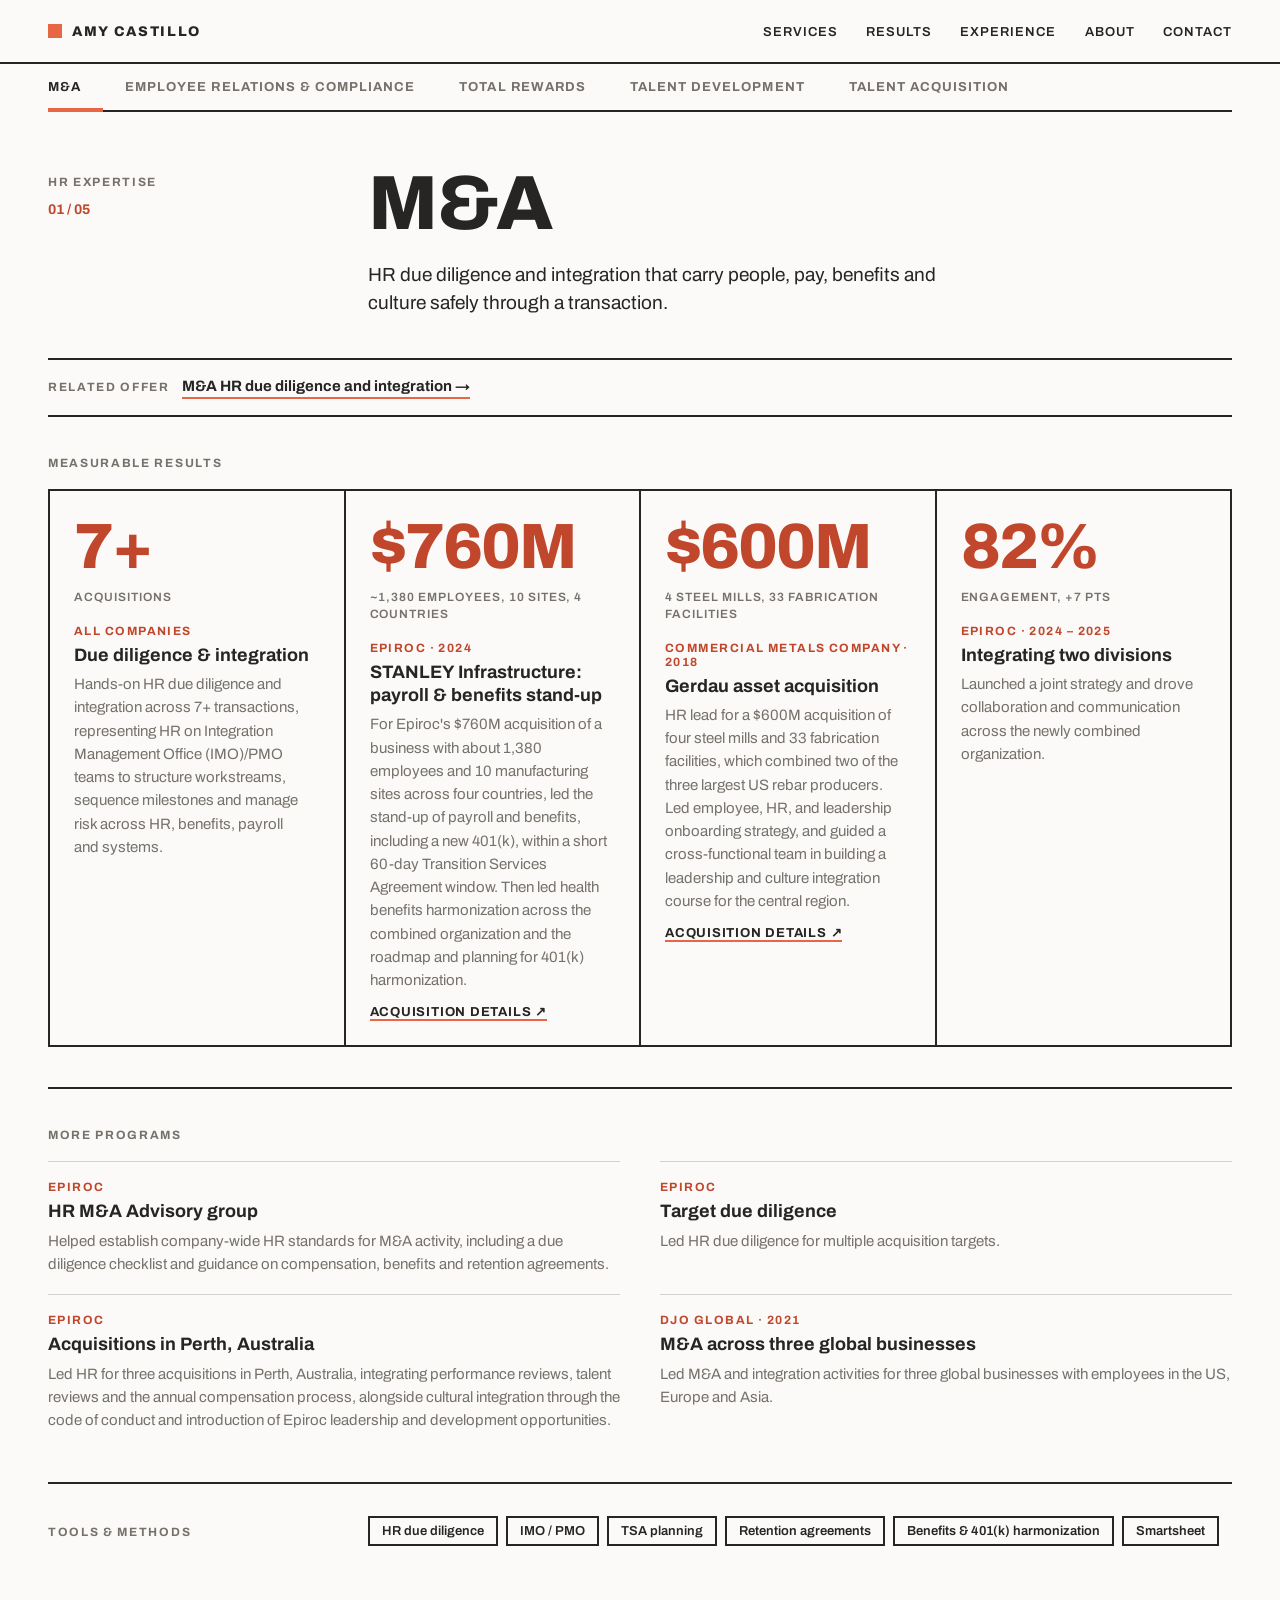
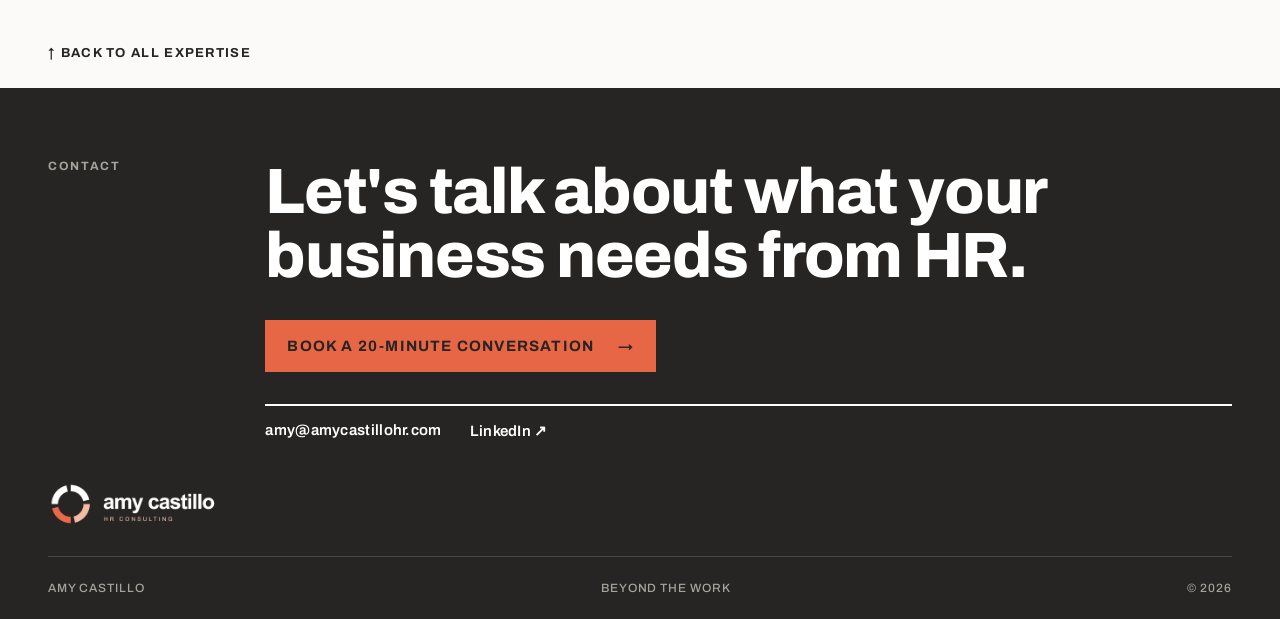
==== commit c867f362: "Update site from latest design: consulting home, personal page - Home page refocused on consulting; " ====
--- a/site/expertise.html
+++ b/site/expertise.html
@@ -15,11 +15,10 @@
   <a class="brand" href="index.html"><i></i><span id="brand"></span></a>
   <button class="menu-btn" aria-label="Menu" aria-expanded="false" onclick="const n=this.closest('.nav');const o=n.classList.toggle('open');this.setAttribute('aria-expanded',o)"><svg width="24" height="24" viewBox="0 0 24 24" fill="none" stroke="currentColor" stroke-width="2" stroke-linecap="square" aria-hidden="true"><path class="m-open" d="M4 6h16M4 12h16M4 18h16"/><path class="m-close" d="M6 6l12 12M18 6L6 18"/></svg></button>
   <ul onclick="if(event.target.closest('a')){const n=this.closest('.nav');n.classList.remove('open');n.querySelector('.menu-btn').setAttribute('aria-expanded',false)}">
+    <li><a href="index.html#services">Services</a></li>
+    <li><a href="index.html#results">Results</a></li>
+    <li><a href="index.html#experience">Experience</a></li>
     <li><a href="index.html#about">About</a></li>
-    <li><a href="index.html#experience">Experience</a></li>
-    <li><a href="index.html#consulting">Consulting</a></li>
-    <li><a href="index.html#expertise" style="color:var(--coral-deep)">Expertise</a></li>
-    <li><a href="index.html#travel">Travel</a></li>
     <li><a href="index.html#contact">Contact</a></li>
   </ul>
 </div></nav>
@@ -30,31 +29,35 @@
     <div class="sec-head" style="padding-top:8px"><span class="label">HR expertise</span><span class="num" id="x-num"></span></div>
     <div><h1 id="x-title"></h1><p id="x-intro"></p></div>
   </div>
+  <div class="rel-offer" id="rel-offer"></div>
   <div id="x-projects"></div>
   <div class="xtools">
     <span class="label" style="padding-top:10px">Tools &amp; methods</span>
     <div class="chips" id="x-tools"></div>
   </div>
-  <div class="pager" id="pager"></div>
+  <div class="back"><a href="#" onclick="event.preventDefault();window.scrollTo({top:0,behavior:'smooth'})">↑ Back to all expertise</a></div>
 </main>
 
-<footer id="contact"><div class="wrap">
-  <div class="sec" style="border:0">
-    <div class="sec-head"><span class="label">Contact</span></div>
-    <div><h2><a id="f-email"></a></h2><div class="flinks" id="f-links"></div></div>
-  </div>
-  <div class="fine"><span id="f-name"></span><span id="f-year"></span></div>
-</div></footer>
+
+<footer id="contact"></footer>
 
 <script>
 const S = window.SITE, A = S.hrAreas, $ = id => document.getElementById(id);
 const esc = s => String(s).replace(/[&<>"]/g, c => ({'&':'&amp;','<':'&lt;','>':'&gt;','"':'&quot;'}[c]));
 $('brand').textContent = S.name;
-$('f-email').textContent = S.email; $('f-email').href = 'mailto:' + S.email;
-$('f-links').innerHTML = S.links.map(l => `<a href="${esc(l.url)}" target="_blank" rel="noopener">${esc(l.label)} ↗</a>`).join('');
-$('f-name').textContent = S.name; $('f-year').textContent = '© ' + new Date().getFullYear();
 
-const alsoIn = p => (p.also && p.also.length) ? `<div class="also"><span>Also in</span>${p.also.map(id => { const t = A.find(x => x.id === id); return t ? `<a href="#${id}">${esc(t.title)}</a>` : ''; }).join('')}</div>` : '';
+const bookHref = S.bookingUrl || `mailto:${S.email}?subject=${encodeURIComponent('20-minute conversation')}`;
+document.querySelectorAll('.book').forEach(a => { a.href = bookHref; if (S.bookingUrl) { a.target = '_blank'; a.rel = 'noopener'; } });
+const card = p => p.metric ? `
+  <div class="result">
+    <div class="metric">${esc(p.metric)}<small>${esc(p.metricLabel || '')}</small></div>
+    <div class="r-body"><span class="r-co">${esc(p.company)}</span><h3>${esc(p.title)}</h3><p>${esc(p.text)}</p>${p.link ? `<a class="xlink" href="${esc(p.link)}" target="_blank" rel="noopener">${esc(p.linkLabel || 'Details')} ↗</a>` : ''}</div>
+  </div>` : `<div class="result plain"><div class="r-body"><span class="r-co">${esc(p.company)}</span><h3>${esc(p.title)}</h3><p>${esc(p.text)}</p></div></div>`;
+const item = p => {
+  if (p.see) { const t = A.find(x => x.id === p.see); return `<div class="init see"><span class="label">See also</span><a href="#${p.see}">${esc(p.title)} · ${esc(t ? t.title : '')} →</a></div>`; }
+  return `<div class="init"><span class="r-co">${esc(p.company)}</span>${p.metric ? `<div class="imetric">${esc(p.metric)}<small>${esc(p.metricLabel || '')}</small></div>` : ''}<h3>${esc(p.title)}</h3><p>${esc(p.text)}</p></div>`;
+};
+const group = (label, items) => `<div class="xgroup"><div class="xgroup-head"><span class="label">${esc(label)}</span></div><div class="results big">${items.map(card).join('')}</div></div>`;
 function render() {
   const i = Math.max(0, A.findIndex(a => a.id === location.hash.slice(1)));
   const a = A[i];
@@ -63,24 +66,20 @@
   $('x-num').textContent = String(i + 1).padStart(2, '0') + ' / ' + String(A.length).padStart(2, '0');
   $('x-title').textContent = a.title;
   $('x-intro').textContent = a.intro;
-  const withN = a.projects.filter(p => p.metric), without = a.projects.filter(p => !p.metric);
+  const o = S.offers.find(x => x.id === a.offer);
+  $('rel-offer').innerHTML = o ? `<span class="label">Related offer</span><a href="index.html#offer-${esc(o.id)}">${esc(o.title)} →</a>` : '';
+  $('rel-offer').style.display = o ? '' : 'none';
+  const more = a.more || [];
   $('x-projects').innerHTML =
-    (withN.length ? `<div class="xgroup"><div class="xgroup-head"><span class="label">Measurable results</span></div>
-      <div class="results">${withN.map(p => `
-        <div class="result">
-          <div class="metric">${esc(p.metric)}<small>${esc(p.metricLabel || '')}</small></div>
-          <div class="r-body"><span class="r-co">${esc(p.company)}</span><h3>${esc(p.title)}</h3><p>${esc(p.text)}</p>${alsoIn(p)}</div>
-        </div>`).join('')}</div></div>` : '') +
-    (without.length ? `<div class="xgroup"><div class="xgroup-head"><span class="label">Programs &amp; initiatives</span></div>
-      <div class="initiatives">${without.map(p => `
-        <div class="init"><span class="r-co">${esc(p.company)}</span><h3>${esc(p.title)}</h3><p>${esc(p.text)}</p>${alsoIn(p)}</div>`).join('')}</div></div>` : '');
+    (a.sections || []).map(s => group(s.title, s.items)).join('') +
+    ((a.top || []).length ? group(a.sections ? 'Key results' : 'Measurable results', a.top) : '') +
+    (more.length ? `<div class="xgroup"><div class="xgroup-head"><span class="label">More programs</span></div><div class="initiatives">${more.map(item).join('')}</div></div>` : '');
   $('x-tools').innerHTML = (a.tools || []).map(t => `<span>${esc(t)}</span>`).join('');
-  const prev = A[(i - 1 + A.length) % A.length], next = A[(i + 1) % A.length];
-  $('pager').innerHTML = `<a href="#${prev.id}"><span class="label">← Previous</span>${esc(prev.title)}</a><a href="#${next.id}"><span class="label">Next →</span>${esc(next.title)}</a>`;
   window.scrollTo(0, 0);
 }
 window.addEventListener('hashchange', render);
 render();
 </script>
+<script src="footer.js"></script>
 </body>
 </html>
--- a/site/styles.css
+++ b/site/styles.css
@@ -24,7 +24,7 @@
 .nav ul a:hover{color:var(--coral-deep)}
 .menu-btn{display:none;border:0;background:none;color:var(--ink);width:44px;height:44px;padding:0;margin-right:-10px;cursor:pointer;align-items:center;justify-content:center}
 .menu-btn .m-close{display:none}
-@media (max-width:820px){
+@media (max-width:1000px){
   .menu-btn{display:flex}
   .nav ul{display:none;position:absolute;left:0;right:0;top:100%;flex-direction:column;gap:0;background:var(--ground);border-bottom:2px solid var(--ink);padding:0 var(--pad) 8px}
   .nav.open ul{display:flex}
@@ -53,9 +53,17 @@
 .photo .ph{position:absolute;left:20px;bottom:20px}
 @media (max-width:820px){.hero{grid-template-columns:1fr}.hero-text{border-right:0;border-bottom:2px solid var(--ink);padding:32px 0}.photo{padding:32px 0;justify-content:flex-start}}
 
-.stats{display:grid;grid-template-columns:repeat(3,minmax(0,1fr))}
-.stat{padding:18px 24px 18px 0;display:flex;flex-direction:column;gap:10px}
-.stat+.stat{border-left:2px solid var(--ink);padding-left:24px}
+.stats{display:grid;grid-template-columns:repeat(2,minmax(0,1fr))}
+.sgroup+.sgroup{border-left:2px solid var(--ink)}
+.sheads,.shead{background:var(--ink);color:#fff;font:700 11px/1 Archivo;letter-spacing:.14em;text-transform:uppercase;text-align:center}
+.sheads{display:grid;grid-template-columns:1fr 1fr}
+.sheads div{padding:8px 0}
+.sheads div+div{border-left:2px solid var(--line)}
+.shead{display:none;padding:8px 0}
+.sgrid{display:grid;grid-template-columns:repeat(2,minmax(0,1fr));flex:1}
+.sgroup{display:flex;flex-direction:column}
+.stat{padding:18px 24px;display:flex;flex-direction:column;align-items:center;text-align:center;gap:10px;min-width:0}
+.stat+.stat{border-left:2px solid var(--ink)}
 .stat b{font:800 clamp(28px,3vw,40px)/1 Archivo;letter-spacing:-.03em}
 .stat b small{font-size:.4em;color:var(--muted);letter-spacing:0;font-weight:600}
 
@@ -93,8 +101,8 @@
 .roles li::before{content:"";position:absolute;left:0;top:.62em;width:8px;height:2px;background:var(--coral)}
 .roles .yrs{padding-top:2px}
 @media (max-width:820px){.co.wide{grid-template-columns:1fr}.roles>div{grid-template-columns:1fr;gap:4px}}
-.edu{grid-column:1 / -1;display:grid;grid-template-columns:repeat(3,minmax(0,1fr));border-top:2px solid var(--ink);margin-top:8px}
-.edu>div{padding:18px 20px 0 0;display:flex;flex-direction:column;gap:6px;font-size:15px}
+.edu{grid-column:1 / -1;display:grid;grid-template-columns:repeat(3,minmax(0,1fr))}
+.edu>div{padding:0 20px 0 0;display:flex;flex-direction:column;gap:6px;font-size:15px}
 .edu>div+div{border-left:2px solid var(--ink);padding-left:20px}
 .edu b{font-weight:700}
 .edu-logo{width:160px;height:72px;border:2px solid var(--line);background:#fff;padding:6px;display:flex;align-items:center;justify-content:center;margin:6px 0 4px}
@@ -233,8 +241,9 @@
 @media (max-width:560px){
   body{font-size:16px}
   .hero h1{font-size:clamp(34px,10vw,44px)}
-  .stats{grid-template-columns:1fr}
-  .stat,.stat+.stat{padding:14px 0;border-left:0;flex-direction:row;align-items:center;justify-content:space-between}
+  .stats,.sgrid{grid-template-columns:1fr}
+  .sgroup+.sgroup{border-left:0}
+  .stat,.stat+.stat{padding:14px var(--pad);border-left:0;flex-direction:row;align-items:center;justify-content:space-between}
   .stat+.stat{border-top:1px solid #efc4b5}
   .stat b{font-size:30px}
   .about{font-size:16px;gap:20px}
@@ -275,3 +284,230 @@
 .also span{font:600 11px Archivo;letter-spacing:.1em;text-transform:uppercase;color:var(--muted);margin-right:2px}
 .also a{font:700 11px Archivo;letter-spacing:.08em;text-transform:uppercase;color:var(--ink);border:2px solid var(--ink);padding:3px 7px}
 .also a:hover{background:var(--ink);color:var(--ground)}
+
+.stat .label svg{flex-shrink:0}
+.stat b small{white-space:nowrap}
+@media (max-width:1100px){
+  .stats{grid-template-columns:1fr}
+  .sgroup+.sgroup{border-left:0}
+  .sheads{display:none}
+  .shead{display:block}
+}
+
+/* ── consulting home ── */
+.nav ul{align-items:center}
+.nav ul a.nav-cta{background:var(--ink);color:#fff;padding:10px 14px}
+.nav ul a.nav-cta:hover{background:var(--coral-deep);color:#fff}
+.hero2{padding:clamp(48px,7vw,96px) 0 clamp(40px,5vw,64px);display:flex;flex-direction:column;align-items:flex-start;gap:24px}
+.hero-mark{width:clamp(40px,4.4vw,56px);height:auto;display:block}
+.hero2 h1{font:800 clamp(38px,5.4vw,76px)/1 Archivo;letter-spacing:-.03em;max-width:18ch;text-wrap:balance}
+.hero2 .rule{width:120px;height:4px;background:var(--coral)}
+.hero2 p{font:400 clamp(17px,1.6vw,21px)/1.5 Archivo;max-width:56ch;text-wrap:pretty}
+.cta-row{display:flex;flex-wrap:wrap;align-items:center;gap:16px 28px;margin-top:8px}
+.btn-lg{padding:18px 22px;font-size:15px}
+.btn-coral{background:var(--coral);color:var(--ink)}
+.btn-coral:hover{background:#fff;color:var(--ink)}
+.mail-link{font:600 15px Archivo;color:var(--ink);border-bottom:2px solid var(--coral)}
+.mail-link:hover{color:var(--coral-deep)}
+.proof{background:var(--blush);border-top:2px solid var(--ink);border-bottom:2px solid var(--ink)}
+.proof-grid{display:grid;grid-template-columns:repeat(4,minmax(0,1fr))}
+.pf{padding:28px 24px 30px;display:flex;flex-direction:column;gap:10px}
+.pf:first-child{padding-left:0}
+.pf+.pf{border-left:2px solid var(--ink)}
+.pf b{font:800 clamp(34px,3.6vw,52px)/1 Archivo;letter-spacing:-.03em;color:var(--coral-deep)}
+.pf span{font:500 15px/1.4 Archivo;max-width:26ch;text-wrap:pretty}
+.offers,.cases{display:grid;grid-template-columns:repeat(3,minmax(0,1fr));border-top:2px solid var(--ink);border-left:2px solid var(--ink)}
+.offer,.case{border-right:2px solid var(--ink);border-bottom:2px solid var(--ink);padding:28px 24px;display:flex;flex-direction:column;gap:18px;background:var(--ground);min-width:0}
+.offer-top{display:flex;justify-content:space-between;align-items:center;gap:12px}
+.offer-top .n{font:700 14px Archivo;color:var(--coral-deep)}
+.fmt{font:700 11px/1 Archivo;letter-spacing:.12em;text-transform:uppercase;border:2px solid var(--ink);padding:5px 8px}
+.offer h3{font:700 23px/1.15 Archivo;letter-spacing:-.01em;text-wrap:balance}
+.o-row{display:flex;flex-direction:column;gap:8px;border-top:1px solid var(--line);padding-top:14px}
+.o-row p{font-size:15px;line-height:1.5;text-wrap:pretty}
+.o-row ul{margin:0;padding:0;list-style:none;display:flex;flex-direction:column;gap:6px}
+.o-row li{position:relative;padding-left:18px;font-size:15px;line-height:1.45}
+.o-row li::before{content:"";position:absolute;left:0;top:.62em;width:8px;height:2px;background:var(--coral)}
+.offer .btn{margin-top:auto}
+.offer .btn:hover{background:var(--coral-deep)}
+.more{font:700 13px Archivo;letter-spacing:.08em;text-transform:uppercase}
+.case .metric{font:800 clamp(40px,4.5vw,56px)/1 Archivo;letter-spacing:-.03em;color:var(--coral-deep)}
+.case .metric small{display:block;font:600 12px/1.4 Archivo;letter-spacing:.08em;text-transform:uppercase;color:var(--muted);margin-top:10px}
+.case dl{margin:0;display:flex;flex-direction:column}
+.case dt{font:700 12px/1 Archivo;letter-spacing:.14em;text-transform:uppercase;color:var(--muted);border-top:1px solid var(--line);padding-top:12px}
+.case dd{margin:6px 0 14px;font-size:15px;line-height:1.5;text-wrap:pretty}
+.case dd:last-child{margin-bottom:0;font-weight:600}
+#companies{display:flex;flex-direction:column}
+.co-d{border-top:2px solid var(--line)}
+.co-d summary{list-style:none;cursor:pointer;display:grid;grid-template-columns:120px minmax(0,1fr) auto 24px;align-items:center;gap:20px;padding:18px 0}
+.co-d summary::-webkit-details-marker{display:none}
+.co-d summary:hover .sm-name b{color:var(--coral-deep)}
+.co-d summary:focus-visible{outline:2px solid var(--coral);outline-offset:2px}
+.sm-logo{height:52px;border:2px solid var(--line);background:#fff;padding:4px;display:flex;align-items:center;justify-content:center;overflow:hidden}
+.sm-logo img{max-width:100%;max-height:100%;object-fit:contain;mix-blend-mode:multiply}
+.sm-logo .wordmark{font:800 13px/1.1 Archivo}
+.sm-name{display:flex;flex-direction:column;gap:2px;min-width:0}
+.sm-name b{font:700 17px/1.3 Archivo}
+.sm-name span{font-size:14px;color:var(--muted)}
+.co-d .yrs{font:600 15px Archivo;letter-spacing:.04em;color:var(--muted)}
+.chev{width:12px;height:12px;border-right:2px solid var(--ink);border-bottom:2px solid var(--ink);transform:rotate(45deg) translate(-3px,-3px);justify-self:end}
+.co-d[open] .chev{transform:rotate(-135deg) translate(-3px,-3px)}
+.co-d-body{padding:0 0 20px 140px}
+.co-d-body .hl{font-size:14px;line-height:1.5;color:var(--muted);text-wrap:pretty}
+.about2{display:grid;grid-template-columns:minmax(0,3fr) minmax(0,9fr);gap:40px;align-items:start}
+.about-photo img{display:block;width:100%;max-width:240px;height:auto;border:2px solid var(--ink)}
+.about-text{display:flex;flex-direction:column;gap:28px}
+#about-body{display:flex;flex-direction:column;gap:14px;font-size:18px;max-width:62ch;text-wrap:pretty}
+.creds{border-top:2px solid var(--ink);padding-top:20px;display:flex;flex-direction:column;gap:14px}
+.creds .certs{display:grid;grid-template-columns:repeat(auto-fill,minmax(260px,1fr));gap:12px 24px;margin:0}
+footer h2{max-width:20ch;text-wrap:balance}
+footer .flinks a{text-transform:none;letter-spacing:.02em}
+@media (max-width:1100px){.offers,.cases{grid-template-columns:1fr}.proof-grid{grid-template-columns:repeat(2,minmax(0,1fr))}.pf:nth-child(3){padding-left:0;border-left:0}.pf:nth-child(n+3){border-top:2px solid var(--ink)}}
+@media (max-width:820px){.nav ul a.nav-cta{display:inline-block;margin:10px 0}.about2{grid-template-columns:1fr;gap:24px}.about-photo img{max-width:180px}.co-d summary{grid-template-columns:88px minmax(0,1fr) 24px;gap:14px}.co-d summary .yrs{display:none}.sm-logo{height:44px}.co-d-body{padding-left:0}}
+@media (max-width:560px){.proof-grid{grid-template-columns:1fr}.pf,.pf:nth-child(3){padding:18px 0;border-left:0}.pf+.pf{border-top:2px solid var(--ink)}.offer,.case{padding:22px 20px}.btn-lg{width:100%}#about-body{font-size:16px}}
+
+/* expertise v2 */
+.offer{scroll-margin-top:84px}
+.rel-offer{display:flex;flex-wrap:wrap;align-items:baseline;gap:6px 12px;padding:16px 0;border-bottom:2px solid var(--ink);font:500 15px/1.4 Archivo}
+.rel-offer .label{color:var(--muted)}
+.rel-offer a{font-weight:700;color:var(--ink);border-bottom:2px solid var(--coral)}
+.rel-offer a:hover{color:var(--coral-deep)}
+.results.big{grid-template-columns:repeat(auto-fill,minmax(280px,1fr))}
+.results.big .result .metric{font-size:clamp(44px,5vw,64px)}
+.result.plain{justify-content:flex-start}
+.more-d{border-bottom:2px solid var(--ink)}
+.more-d summary{list-style:none;cursor:pointer;display:flex;align-items:center;justify-content:space-between;gap:16px;padding:24px 0;font:700 13px Archivo;letter-spacing:.12em;text-transform:uppercase}
+.more-d summary::-webkit-details-marker{display:none}
+.more-d summary:hover{color:var(--coral-deep)}
+.more-d summary:focus-visible{outline:2px solid var(--coral);outline-offset:2px}
+.more-d summary .cnt{color:var(--muted);margin-left:8px}
+.more-d[open] .chev{transform:rotate(-135deg) translate(-3px,-3px)}
+.more-d .initiatives{padding-bottom:24px}
+.init .imetric{font:800 22px/1 Archivo;color:var(--coral-deep)}
+.init .imetric small{font:600 11px Archivo;letter-spacing:.08em;text-transform:uppercase;color:var(--muted);margin-left:8px}
+.init.see{flex-direction:row;flex-wrap:wrap;align-items:baseline;gap:6px 10px}
+.init.see .label{color:var(--muted)}
+.init.see a{font:700 15px/1.4 Archivo;color:var(--ink);border-bottom:2px solid var(--coral)}
+.init.see a:hover{color:var(--coral-deep)}
+.back{padding:28px 0;font:700 13px Archivo;letter-spacing:.1em;text-transform:uppercase}
+.back a{color:var(--ink)}
+.back a:hover{color:var(--coral-deep)}
+.poster{background:var(--coral);color:var(--ink)}
+.poster .wrap{padding-top:clamp(48px,7vw,96px);padding-bottom:clamp(48px,7vw,96px);display:flex;flex-direction:column;align-items:flex-start;gap:32px}
+.poster h2{font:800 clamp(34px,5vw,68px)/1 Archivo;letter-spacing:-.03em;max-width:20ch;text-wrap:balance;margin:0}
+.poster h2 span{display:block;color:#fff}
+.poster .btn{background:var(--ink);color:#fff}
+.poster .btn:hover{background:#fff;color:var(--ink)}
+@media (max-width:560px){.poster .btn{width:100%}}
+
+/* hero: wider, shorter */
+.hero2{padding:clamp(32px,4vw,56px) 0 clamp(28px,3.5vw,44px);gap:18px}
+.hero-mark{width:clamp(32px,3vw,44px)}
+.hero2 h1{font-size:clamp(34px,4.2vw,60px);line-height:1.02;max-width:26ch}
+.hero2 p{max-width:80ch;font-size:clamp(16px,1.35vw,19px)}
+.hero2 .cta-row{margin-top:4px}
+.pf{padding:20px 24px 22px;gap:6px}
+.pf b{font-size:clamp(28px,2.8vw,40px)}
+.hero2 h1{max-width:none}
+.hero2{padding:clamp(24px,3vw,44px) 0 clamp(24px,3vw,36px);gap:14px}
+.hero2 .rule{height:3px;width:96px}
+.xlink{align-self:flex-start;margin-top:6px;font:700 13px Archivo;letter-spacing:.06em;text-transform:uppercase;color:var(--ink);border-bottom:2px solid var(--coral)}
+.xlink:hover{color:var(--coral-deep)}
+.xgrid{display:grid;grid-template-columns:repeat(3,minmax(0,1fr));gap:2px;background:var(--ink);border:2px solid var(--ink)}
+.xgrid a.xp{min-height:260px;gap:12px}
+.xgrid a.xp h3{margin-top:auto}
+.xgrid a.xp .go{border-top:1px solid var(--line);padding-top:12px;margin-top:4px}
+.xgrid a.xp:hover .go{color:var(--coral-deep)}
+.xgrid a.xp:focus-visible{outline:2px solid var(--coral);outline-offset:-4px}
+.xp-m{font:800 clamp(32px,3.2vw,44px)/1 Archivo;letter-spacing:-.03em;color:var(--coral-deep)}
+.xp-m small{display:block;font:600 11px/1.4 Archivo;letter-spacing:.08em;text-transform:uppercase;color:var(--muted);margin-top:8px}
+@media (max-width:1000px){.xgrid{grid-template-columns:repeat(2,minmax(0,1fr))}}
+@media (max-width:560px){.xgrid{grid-template-columns:1fr}.xgrid a.xp{min-height:0}}
+.nav ul a{white-space:nowrap}
+@media (max-width:1240px) and (min-width:1001px){.nav ul{gap:20px}.nav ul a{letter-spacing:.05em}}
+@media (max-width:1000px){.nav ul a.nav-cta{display:inline-block;margin:10px 0}}
+.xgrid a.xp{padding:0 24px 24px}
+.xgrid a.xp .xp-h{margin:0 -24px 8px;padding:16px 24px;background:var(--ink);color:#fff;display:flex;justify-content:space-between;align-items:baseline;gap:12px}
+.xgrid a.xp .xp-h h3{margin:0;color:#fff;font:700 20px/1.2 Archivo}
+.xgrid a.xp .xp-h .n{color:var(--coral)}
+.xgrid a.xp:hover .xp-h{background:var(--coral-deep)}
+.xgrid a.xp:hover .xp-h .n{color:#fff}
+.xgrid a.xp p{margin-top:auto}
+@media (max-width:560px){.xgrid a.xp{padding:0 20px 20px}.xgrid a.xp .xp-h{margin:0 -20px 6px;padding:14px 20px}}
+.xgrid a.xp .xp-h h3{font-size:18px;letter-spacing:-.01em}
+@supports (grid-template-rows:subgrid){
+  .xgrid a.xp{display:grid;grid-row:span 4;grid-template-rows:subgrid;row-gap:12px}
+  .xgrid a.xp .xp-h{align-items:center}
+}
+.xgrid a.xp{container-type:inline-size}
+.xgrid a.xp .xp-h h3{white-space:nowrap;font-size:clamp(13px,4.5cqi,20px)}
+.xgrid a.xp .xp-h .n{font-size:12px}
+.xgrid a.xp .xp-h .n{display:none}
+.xgrid a.xp .xp-h h3{font-size:clamp(15px,5.2cqi,23px)}
+.xgrid a.xp{display:flex;flex-direction:column;grid-row:auto;grid-template-rows:none}
+.xgrid a.xp .xp-h{align-self:stretch;flex:none}
+.xgrid a.xp .xp-h{height:56px;padding-top:0;padding-bottom:0;align-items:center;box-sizing:border-box;overflow:hidden}
+.xgrid a.xp .xp-h h3{line-height:1.2}
+.case{padding:0;gap:0}
+.case-top{background:var(--blush);border-bottom:2px solid var(--ink);padding:24px;display:flex;flex-direction:column;gap:14px;box-sizing:border-box}
+.case-s{padding:16px 24px;border-bottom:1px solid var(--line);display:flex;flex-direction:column;gap:6px;box-sizing:border-box}
+.case-s:last-child{border-bottom:0;padding-bottom:24px}
+.cs-l{font:700 12px/1 Archivo;letter-spacing:.14em;text-transform:uppercase;color:var(--muted)}
+.case-s p{margin:0;font-size:15px;line-height:1.5;text-wrap:pretty}
+.case-s.res p{font-weight:600}
+@media (max-width:560px){.case{padding:0}.case-top{padding:20px}.case-s{padding:14px 20px}}
+.xgrid{grid-template-columns:repeat(6,minmax(0,1fr))}
+.xgrid a.xp{grid-column:span 2}
+.xgrid a.xp:nth-last-child(-n+2):nth-child(3n+1),.xgrid a.xp:nth-last-child(1):nth-child(3n+2){grid-column:span 3}
+@media (max-width:1000px){.xgrid{grid-template-columns:repeat(2,minmax(0,1fr))}.xgrid a.xp,.xgrid a.xp:nth-last-child(-n+2):nth-child(3n+1),.xgrid a.xp:nth-last-child(1):nth-child(3n+2){grid-column:span 1}.xgrid a.xp:last-child:nth-child(odd){grid-column:span 2}}
+@media (max-width:560px){.xgrid{grid-template-columns:1fr}.xgrid a.xp:last-child:nth-child(odd){grid-column:span 1}}
+.xgrid a.xp .xp-h h3{font-size:20px}
+@media (max-width:560px){.xgrid a.xp .xp-h h3{font-size:18px}}
+.xgrid a.xp p.xp-sum{margin:4px 0 0;font:500 16px/1.45 Archivo;color:var(--ink);text-wrap:pretty}
+.xp-f{list-style:none;margin:0 0 auto;padding:0;display:flex;flex-direction:column;gap:6px}
+.xp-f li{position:relative;padding-left:18px;font:600 14px/1.4 Archivo;color:var(--ink)}
+.xp-f li::before{content:"";position:absolute;left:0;top:.62em;width:8px;height:2px;background:var(--coral)}
+.xgrid a.xp{position:relative}
+.xgrid a.xp::before{content:"";position:absolute;left:-2px;top:0;width:2px;height:56px;background:var(--muted);z-index:1}
+@media (min-width:1001px){.xgrid a.xp:nth-child(3n+1)::before{display:none}}
+@media (max-width:1000px) and (min-width:561px){.xgrid a.xp:nth-child(odd)::before{display:none}}
+@media (max-width:560px){.xgrid a.xp::before{display:none}}
+/* dark services */
+#services{background:var(--ink);color:#fff}
+#services .sec{border-top-color:var(--ink)}
+#services .sec-head h2{color:#fff}
+#services .sec-head .num{color:var(--coral)}
+#services .offers{border-color:#55514c}
+#services .offer{background:var(--ink);border-color:#55514c;color:#fff}
+#services .offer h3{color:#fff}
+#services .offer-top .n{color:var(--coral)}
+#services .fmt{border-color:#fff;color:#fff}
+#services .o-row{border-top-color:#55514c}
+#services .o-row .label{color:#b9b3ac}
+#services .o-row p,#services .o-row li{color:#eeeae5}
+#services .offer .btn{background:var(--coral);color:var(--ink)}
+#services .offer .btn:hover{background:#fff;color:var(--ink)}
+#services .offer .btn:focus-visible{outline:2px solid #fff;outline-offset:2px}
+/* selected results as stories */
+.stories{display:flex;flex-direction:column}
+.story{display:grid;grid-template-columns:minmax(0,5fr) minmax(0,7fr);gap:24px 56px;padding:40px 0;border-top:2px solid var(--ink);align-items:start}
+.story:first-child{border-top:0;padding-top:8px}
+.story-m{display:flex;flex-direction:column;gap:10px}
+.story-n{font:700 13px Archivo;color:var(--muted);letter-spacing:.08em}
+.story-big{font:800 clamp(72px,10vw,148px)/.88 Archivo;letter-spacing:-.05em;color:var(--coral-deep)}
+.story-ml{font:600 13px/1.4 Archivo;letter-spacing:.08em;text-transform:uppercase;color:var(--ink);max-width:28ch}
+.story-t{display:flex;flex-direction:column;gap:14px;padding-top:24px;max-width:60ch}
+.story-t p{margin:0;font-size:17px;line-height:1.55;text-wrap:pretty}
+.story-t p.story-lead{font:700 clamp(22px,2.2vw,30px)/1.2 Archivo;letter-spacing:-.01em;text-wrap:balance}
+.story-t b{font-weight:700}
+.story-res{border-left:4px solid var(--coral);padding-left:16px}
+@media (max-width:820px){.story{grid-template-columns:1fr;gap:12px;padding:32px 0}.story-t{padding-top:0}.story-t p{font-size:16px}}
+.story-res{border-left:0;padding-left:0;font-weight:600}
+.story-res b{color:var(--coral-deep)}
+.hero-mark{width:clamp(56px,6vw,88px)}
+#services .offers-cta{display:flex;justify-content:center;gap:10px;width:100%;box-sizing:border-box;margin-top:24px;background:var(--coral);color:var(--ink)}
+#services .offers-cta:hover{background:#fff;color:var(--ink)}
+#services .offers-cta:focus-visible{outline:2px solid #fff;outline-offset:2px}
+.offers-wrap{min-width:0;display:flex;flex-direction:column}
+#services .offers-cta{white-space:nowrap}
+@media (max-width:560px){#services .offers-cta{white-space:normal}}
+.offer h3,.offer .o-row{box-sizing:border-box}
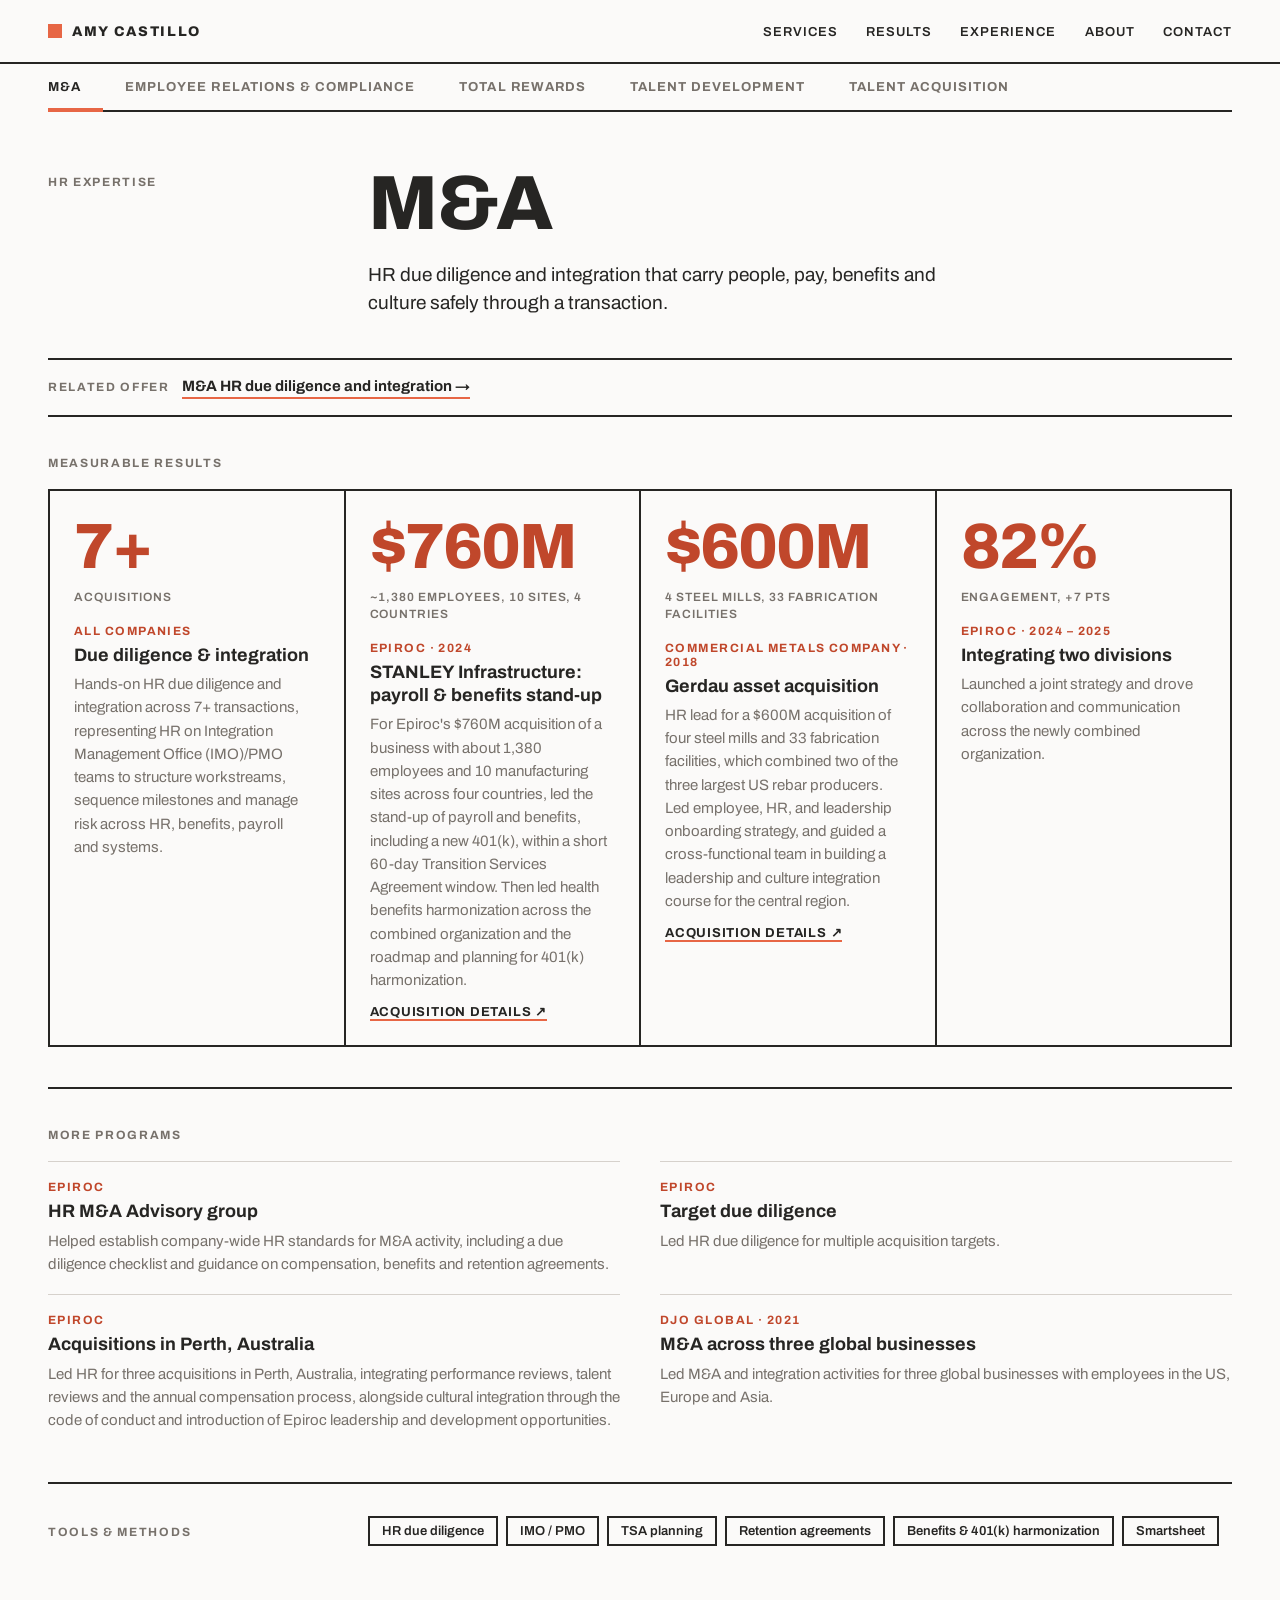
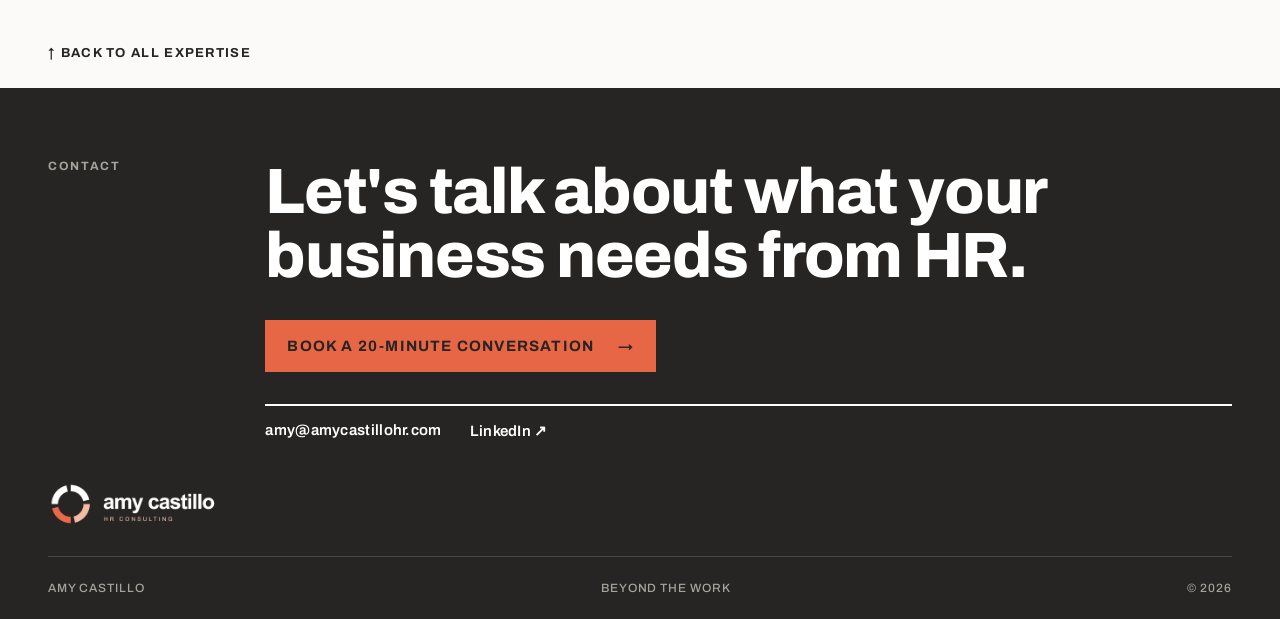
==== commit 0d7f5065: "Remove section numbers from all pages Drops the "01", "02"... section numbers on the home, expertise" ====
--- a/site/expertise.html
+++ b/site/expertise.html
@@ -26,7 +26,7 @@
 <main class="wrap" data-screen-label="Expertise">
   <div class="tabs" id="tabs"></div>
   <div class="xhead">
-    <div class="sec-head" style="padding-top:8px"><span class="label">HR expertise</span><span class="num" id="x-num"></span></div>
+    <div class="sec-head" style="padding-top:8px"><span class="label">HR expertise</span></div>
     <div><h1 id="x-title"></h1><p id="x-intro"></p></div>
   </div>
   <div class="rel-offer" id="rel-offer"></div>
@@ -63,7 +63,6 @@
   const a = A[i];
   document.title = a.title + ' — ' + S.name;
   $('tabs').innerHTML = A.map(x => `<a href="#${x.id}" aria-current="${x === a}">${esc(x.title)}</a>`).join('');
-  $('x-num').textContent = String(i + 1).padStart(2, '0') + ' / ' + String(A.length).padStart(2, '0');
   $('x-title').textContent = a.title;
   $('x-intro').textContent = a.intro;
   const o = S.offers.find(x => x.id === a.offer);
--- a/site/styles.css
+++ b/site/styles.css
@@ -511,3 +511,8 @@
 #services .offers-cta{white-space:nowrap}
 @media (max-width:560px){#services .offers-cta{white-space:normal}}
 .offer h3,.offer .o-row{box-sizing:border-box}
+
+.otc{display:grid;gap:6px;margin-top:32px;padding:20px 0 0;border-top:2px solid var(--ink,#201e1d);color:inherit;text-decoration:none}
+.otc-t{font-size:16px;line-height:1.5;text-wrap:pretty}
+.otc-go{font-weight:700;color:var(--coral-deep,#b8240e)}
+.otc:hover .otc-go{text-decoration:underline}
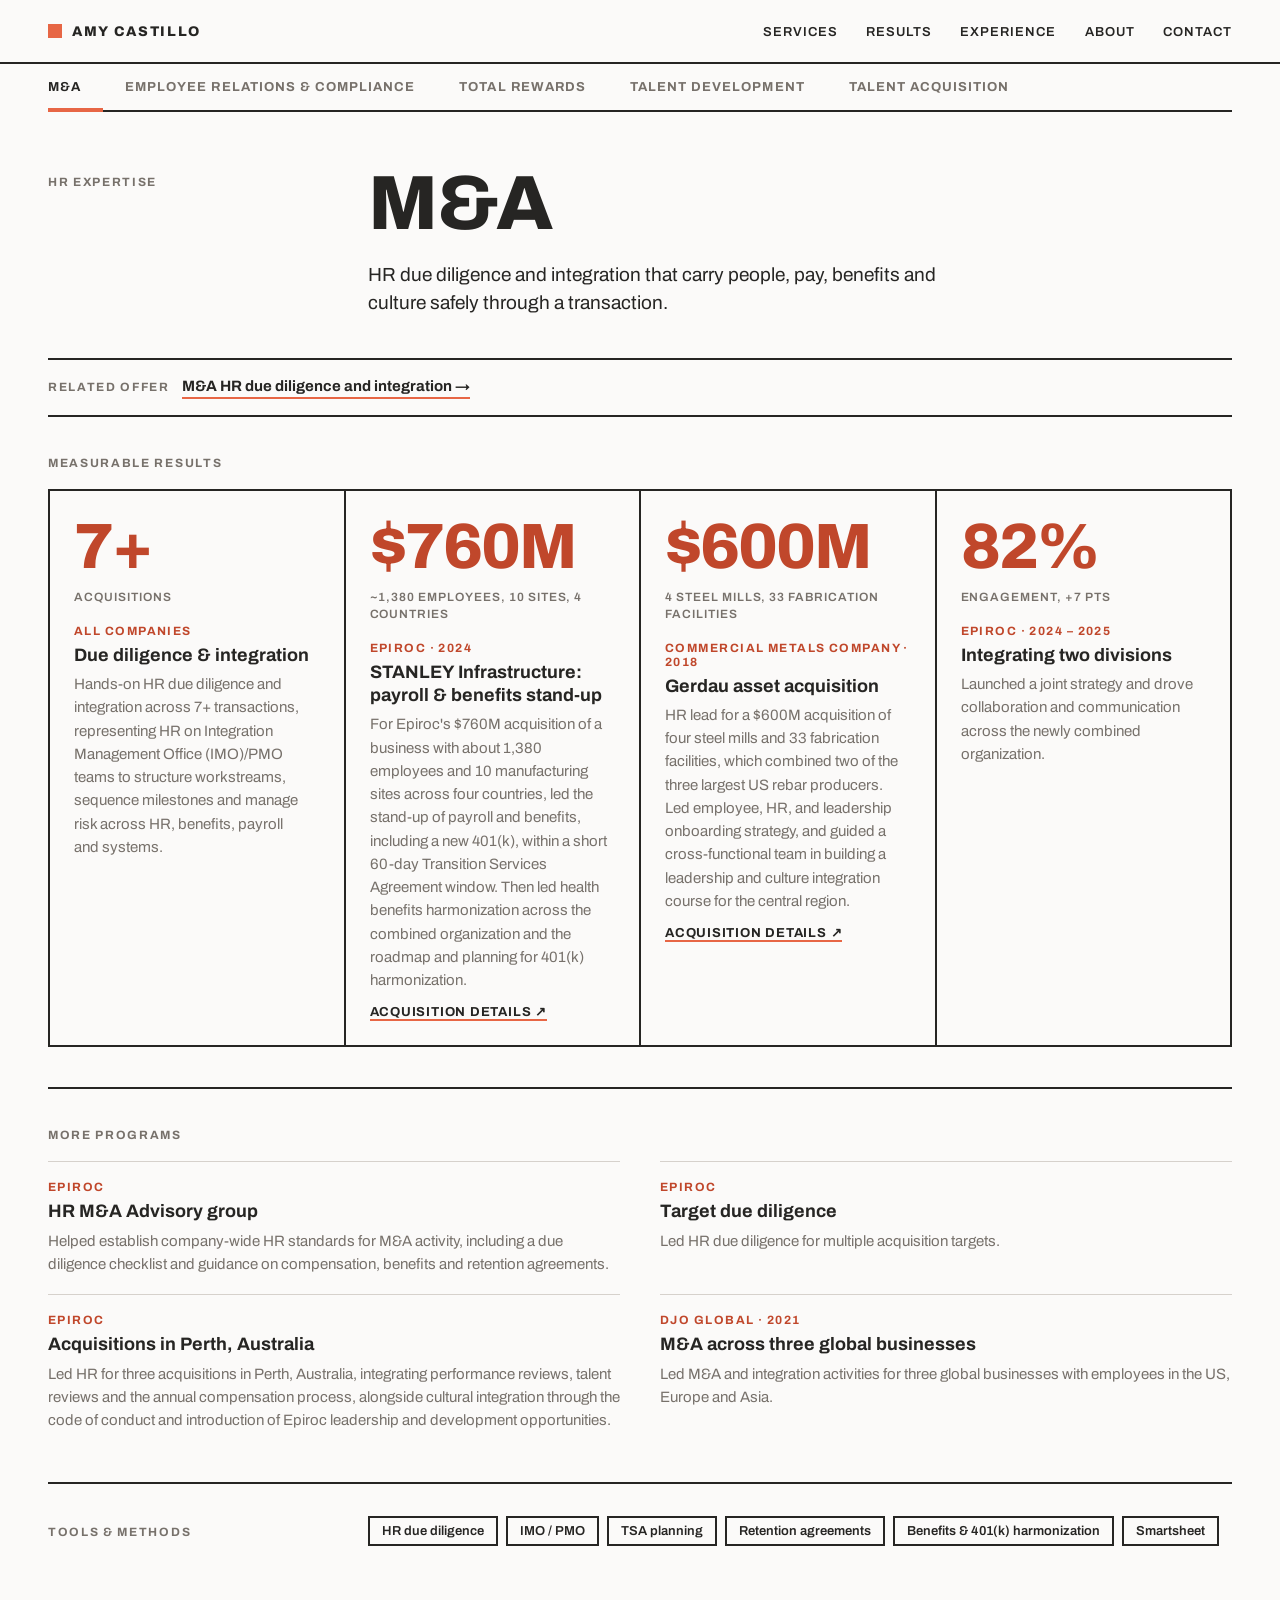
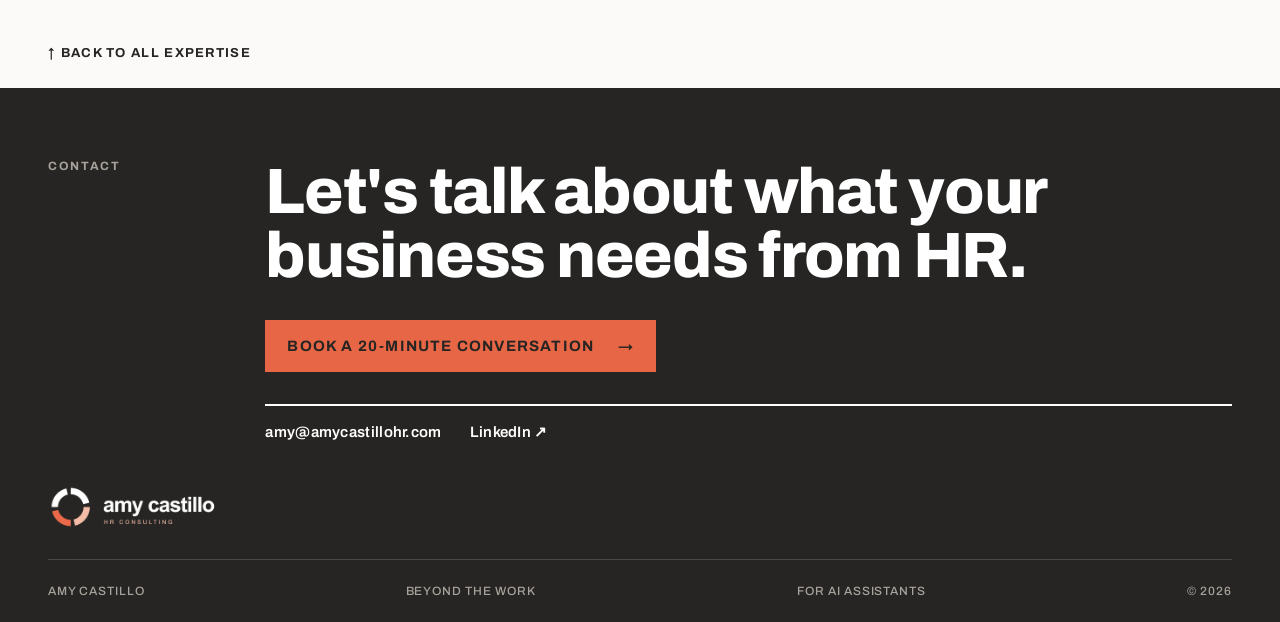
==== commit 08b42c15: "Pre-rendered pages for search and AI crawlers - Full page text baked into the HTML, with meta descri" ====
--- a/site/expertise.html
+++ b/site/expertise.html
@@ -1,84 +1,5 @@
 <!DOCTYPE html>
-<html lang="en">
-<head>
-<meta charset="utf-8">
-<meta name="viewport" content="width=device-width, initial-scale=1">
-<title>HR Expertise — Amy Castillo</title>
-<link rel="preconnect" href="https://fonts.googleapis.com">
-<link href="https://fonts.googleapis.com/css2?family=Archivo:wght@400;500;600;700;800&display=swap" rel="stylesheet">
-<link rel="stylesheet" href="styles.css">
-<script src="data.js"></script>
-</head>
-<body>
-
-<nav class="nav"><div class="wrap">
-  <a class="brand" href="index.html"><i></i><span id="brand"></span></a>
-  <button class="menu-btn" aria-label="Menu" aria-expanded="false" onclick="const n=this.closest('.nav');const o=n.classList.toggle('open');this.setAttribute('aria-expanded',o)"><svg width="24" height="24" viewBox="0 0 24 24" fill="none" stroke="currentColor" stroke-width="2" stroke-linecap="square" aria-hidden="true"><path class="m-open" d="M4 6h16M4 12h16M4 18h16"/><path class="m-close" d="M6 6l12 12M18 6L6 18"/></svg></button>
-  <ul onclick="if(event.target.closest('a')){const n=this.closest('.nav');n.classList.remove('open');n.querySelector('.menu-btn').setAttribute('aria-expanded',false)}">
-    <li><a href="index.html#services">Services</a></li>
-    <li><a href="index.html#results">Results</a></li>
-    <li><a href="index.html#experience">Experience</a></li>
-    <li><a href="index.html#about">About</a></li>
-    <li><a href="index.html#contact">Contact</a></li>
-  </ul>
-</div></nav>
-
-<main class="wrap" data-screen-label="Expertise">
-  <div class="tabs" id="tabs"></div>
-  <div class="xhead">
-    <div class="sec-head" style="padding-top:8px"><span class="label">HR expertise</span></div>
-    <div><h1 id="x-title"></h1><p id="x-intro"></p></div>
-  </div>
-  <div class="rel-offer" id="rel-offer"></div>
-  <div id="x-projects"></div>
-  <div class="xtools">
-    <span class="label" style="padding-top:10px">Tools &amp; methods</span>
-    <div class="chips" id="x-tools"></div>
-  </div>
-  <div class="back"><a href="#" onclick="event.preventDefault();window.scrollTo({top:0,behavior:'smooth'})">↑ Back to all expertise</a></div>
-</main>
-
-
-<footer id="contact"></footer>
-
-<script>
-const S = window.SITE, A = S.hrAreas, $ = id => document.getElementById(id);
-const esc = s => String(s).replace(/[&<>"]/g, c => ({'&':'&amp;','<':'&lt;','>':'&gt;','"':'&quot;'}[c]));
-$('brand').textContent = S.name;
-
-const bookHref = S.bookingUrl || `mailto:${S.email}?subject=${encodeURIComponent('20-minute conversation')}`;
-document.querySelectorAll('.book').forEach(a => { a.href = bookHref; if (S.bookingUrl) { a.target = '_blank'; a.rel = 'noopener'; } });
-const card = p => p.metric ? `
-  <div class="result">
-    <div class="metric">${esc(p.metric)}<small>${esc(p.metricLabel || '')}</small></div>
-    <div class="r-body"><span class="r-co">${esc(p.company)}</span><h3>${esc(p.title)}</h3><p>${esc(p.text)}</p>${p.link ? `<a class="xlink" href="${esc(p.link)}" target="_blank" rel="noopener">${esc(p.linkLabel || 'Details')} ↗</a>` : ''}</div>
-  </div>` : `<div class="result plain"><div class="r-body"><span class="r-co">${esc(p.company)}</span><h3>${esc(p.title)}</h3><p>${esc(p.text)}</p></div></div>`;
-const item = p => {
-  if (p.see) { const t = A.find(x => x.id === p.see); return `<div class="init see"><span class="label">See also</span><a href="#${p.see}">${esc(p.title)} · ${esc(t ? t.title : '')} →</a></div>`; }
-  return `<div class="init"><span class="r-co">${esc(p.company)}</span>${p.metric ? `<div class="imetric">${esc(p.metric)}<small>${esc(p.metricLabel || '')}</small></div>` : ''}<h3>${esc(p.title)}</h3><p>${esc(p.text)}</p></div>`;
-};
-const group = (label, items) => `<div class="xgroup"><div class="xgroup-head"><span class="label">${esc(label)}</span></div><div class="results big">${items.map(card).join('')}</div></div>`;
-function render() {
-  const i = Math.max(0, A.findIndex(a => a.id === location.hash.slice(1)));
-  const a = A[i];
-  document.title = a.title + ' — ' + S.name;
-  $('tabs').innerHTML = A.map(x => `<a href="#${x.id}" aria-current="${x === a}">${esc(x.title)}</a>`).join('');
-  $('x-title').textContent = a.title;
-  $('x-intro').textContent = a.intro;
-  const o = S.offers.find(x => x.id === a.offer);
-  $('rel-offer').innerHTML = o ? `<span class="label">Related offer</span><a href="index.html#offer-${esc(o.id)}">${esc(o.title)} →</a>` : '';
-  $('rel-offer').style.display = o ? '' : 'none';
-  const more = a.more || [];
-  $('x-projects').innerHTML =
-    (a.sections || []).map(s => group(s.title, s.items)).join('') +
-    ((a.top || []).length ? group(a.sections ? 'Key results' : 'Measurable results', a.top) : '') +
-    (more.length ? `<div class="xgroup"><div class="xgroup-head"><span class="label">More programs</span></div><div class="initiatives">${more.map(item).join('')}</div></div>` : '');
-  $('x-tools').innerHTML = (a.tools || []).map(t => `<span>${esc(t)}</span>`).join('');
-  window.scrollTo(0, 0);
-}
-window.addEventListener('hashchange', render);
-render();
-</script>
-<script src="footer.js"></script>
-</body>
-</html>
+<html lang="en"><head><meta charset="utf-8"><title>HR expertise | Amy Castillo</title>
+<meta name="robots" content="noindex, follow"><link rel="canonical" href="https://amycastillohr.com/expertise-mergers-acquisitions">
+<script>var ids=["mergers-acquisitions","employee-relations","total-rewards","talent-development","talent-acquisition"],h=location.hash.slice(1);location.replace('expertise-'+(ids.indexOf(h)>-1?h:ids[0])+'.html');</script>
+</head><body><ul><li><a href="expertise-mergers-acquisitions.html">M&A</a></li><li><a href="expertise-employee-relations.html">Employee Relations & Compliance</a></li><li><a href="expertise-total-rewards.html">Total Rewards</a></li><li><a href="expertise-talent-development.html">Talent Development</a></li><li><a href="expertise-talent-acquisition.html">Talent Acquisition</a></li></ul></body></html>
